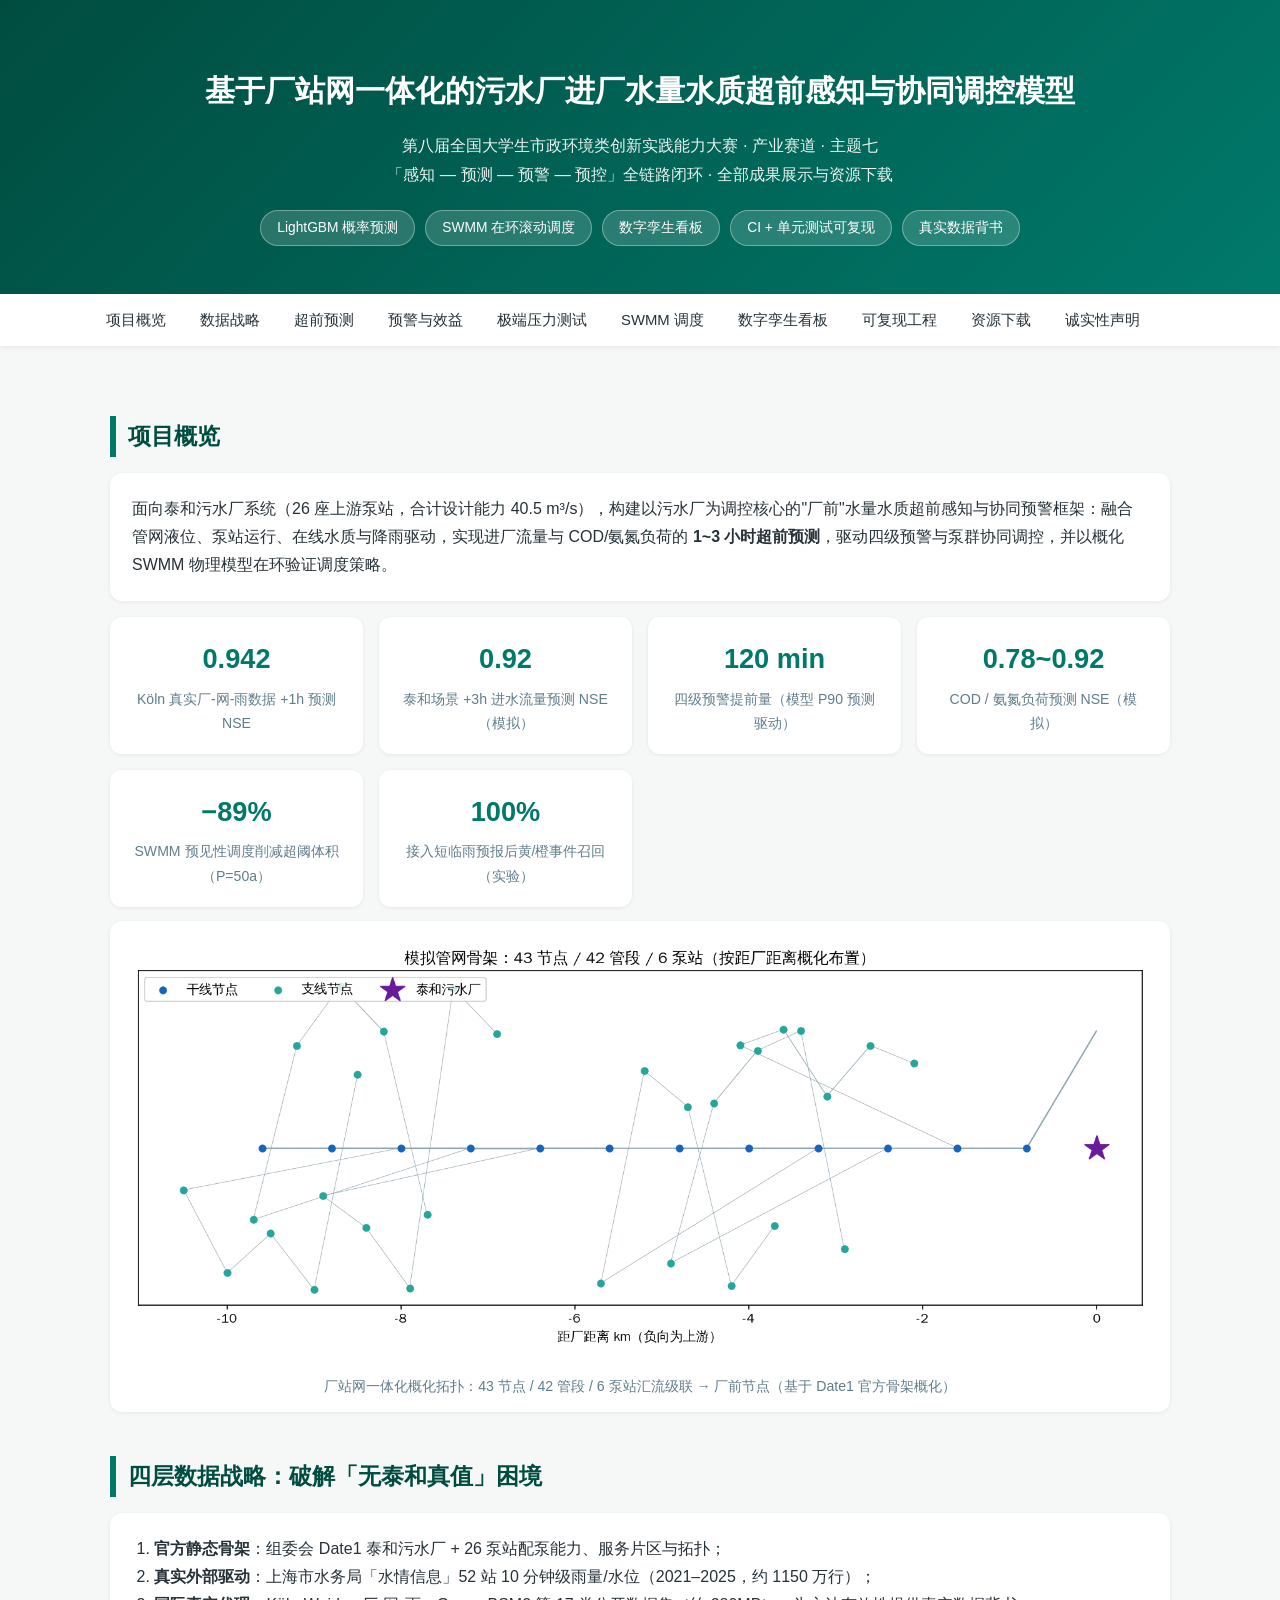
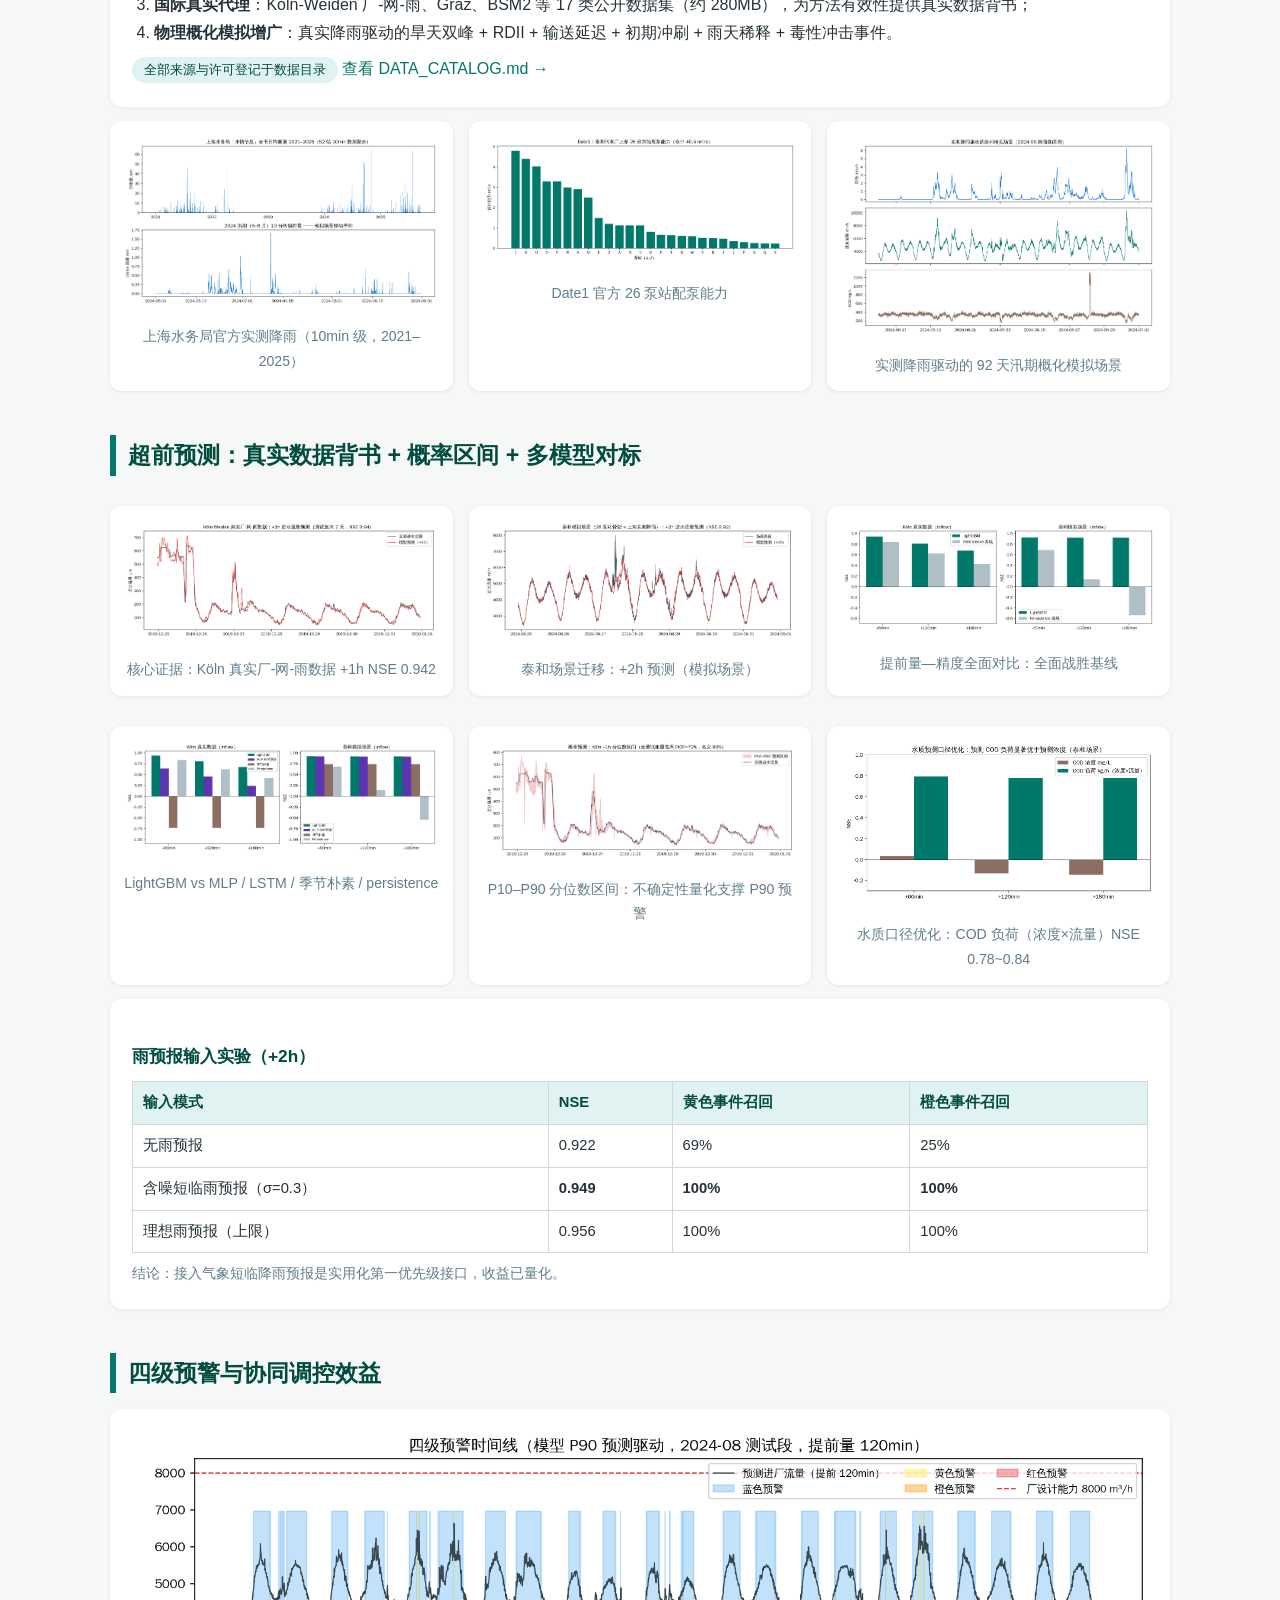
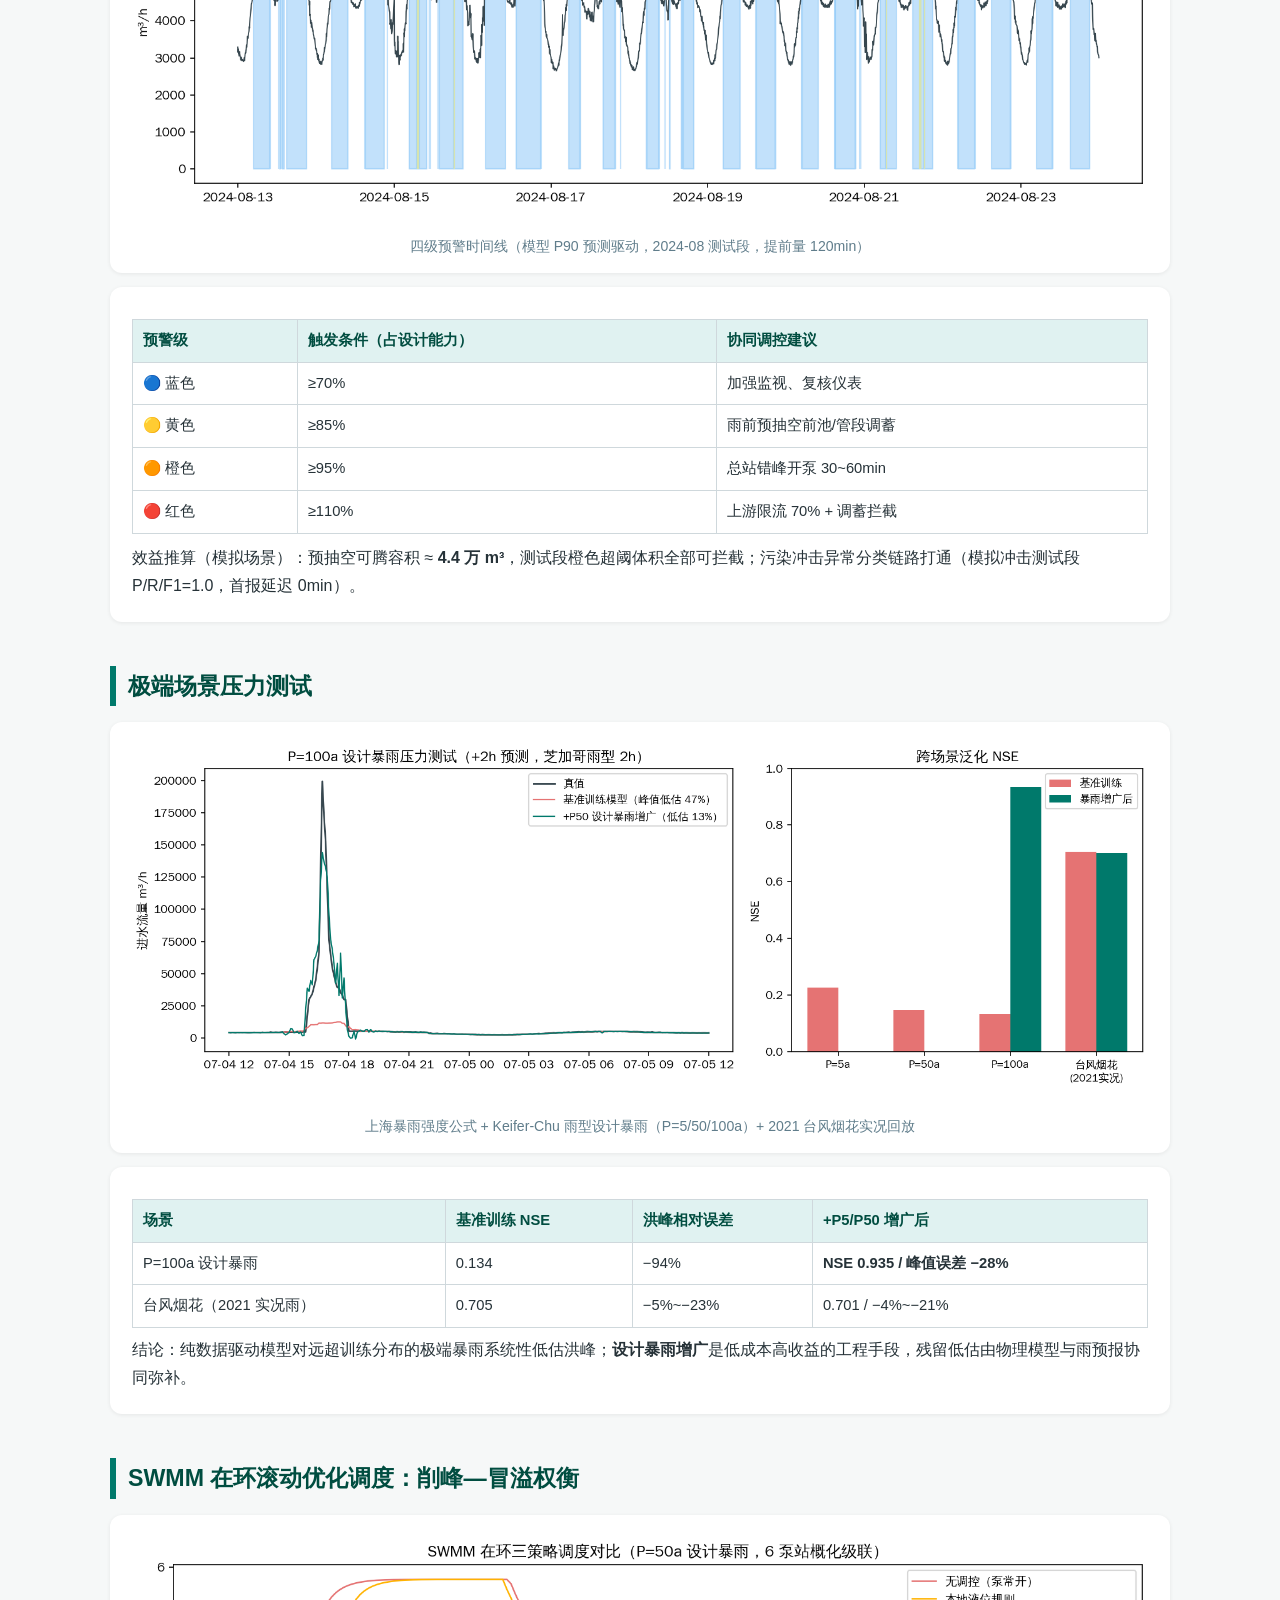
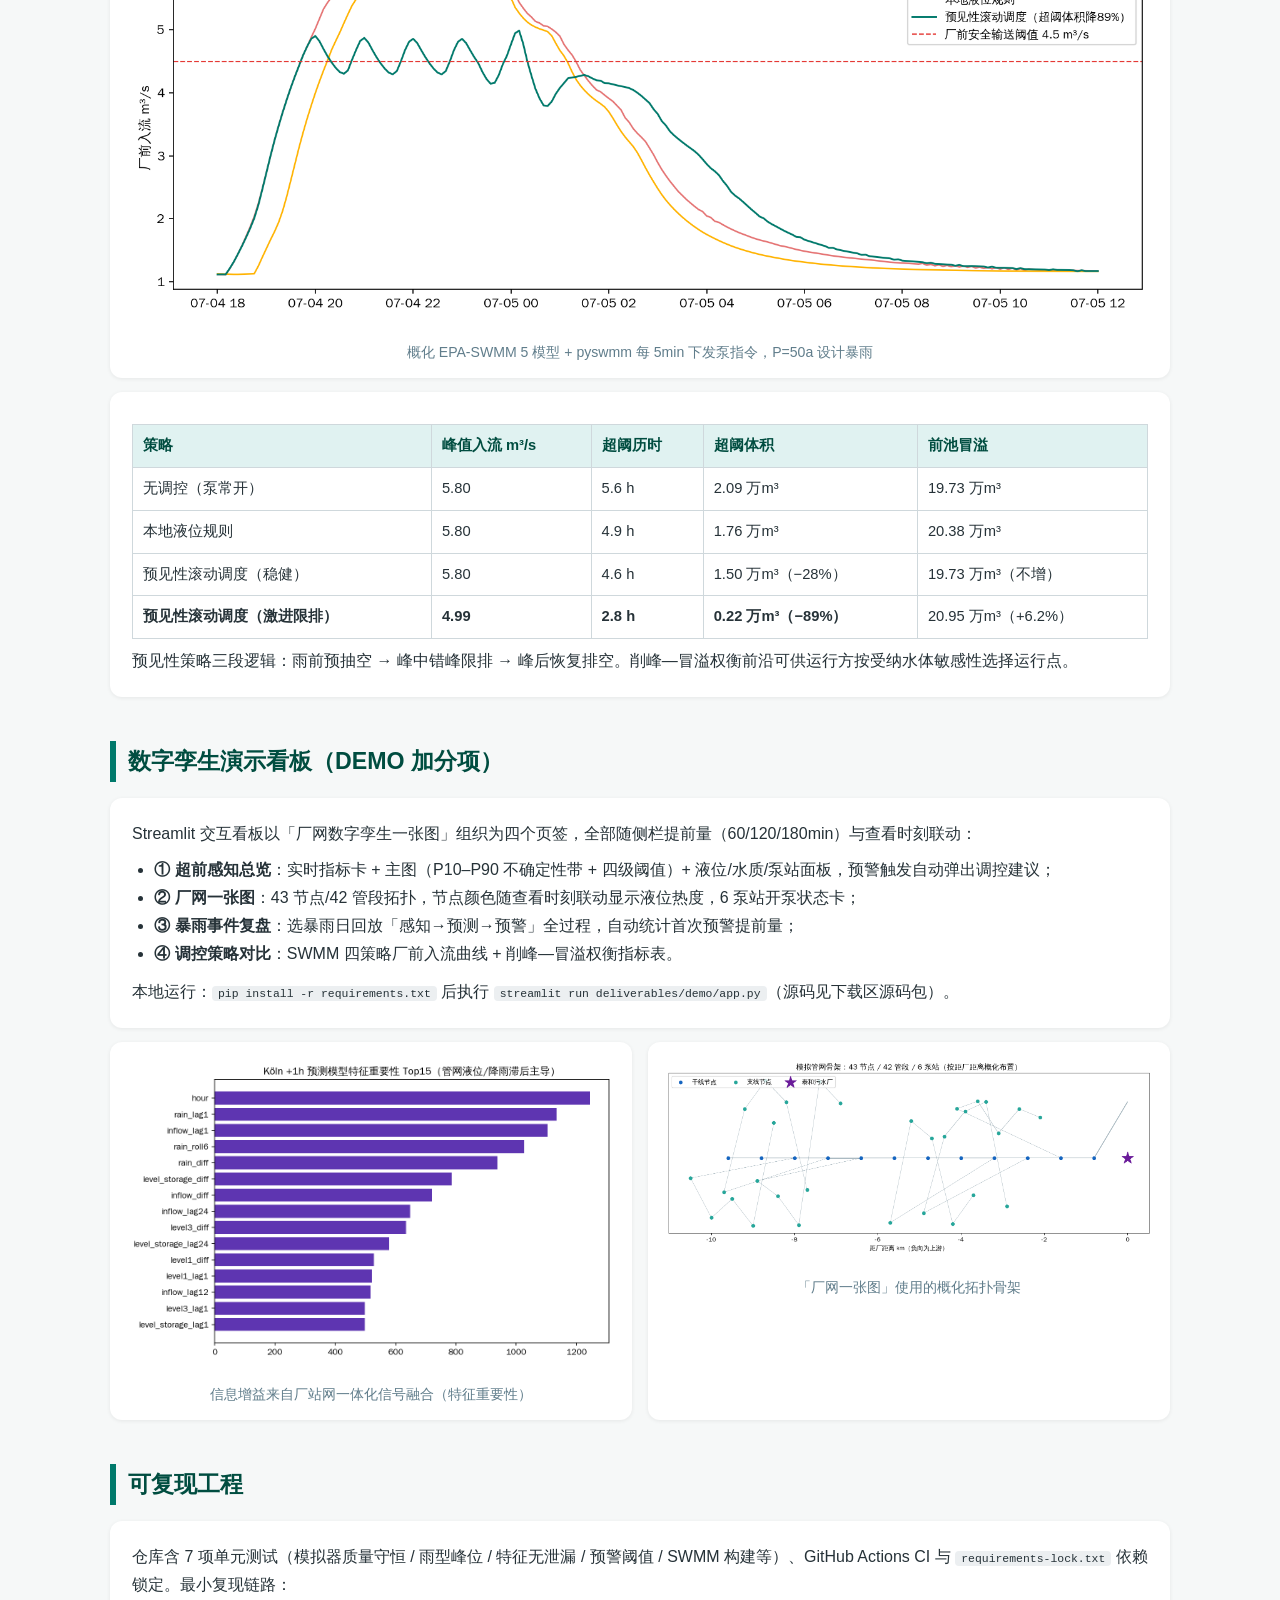
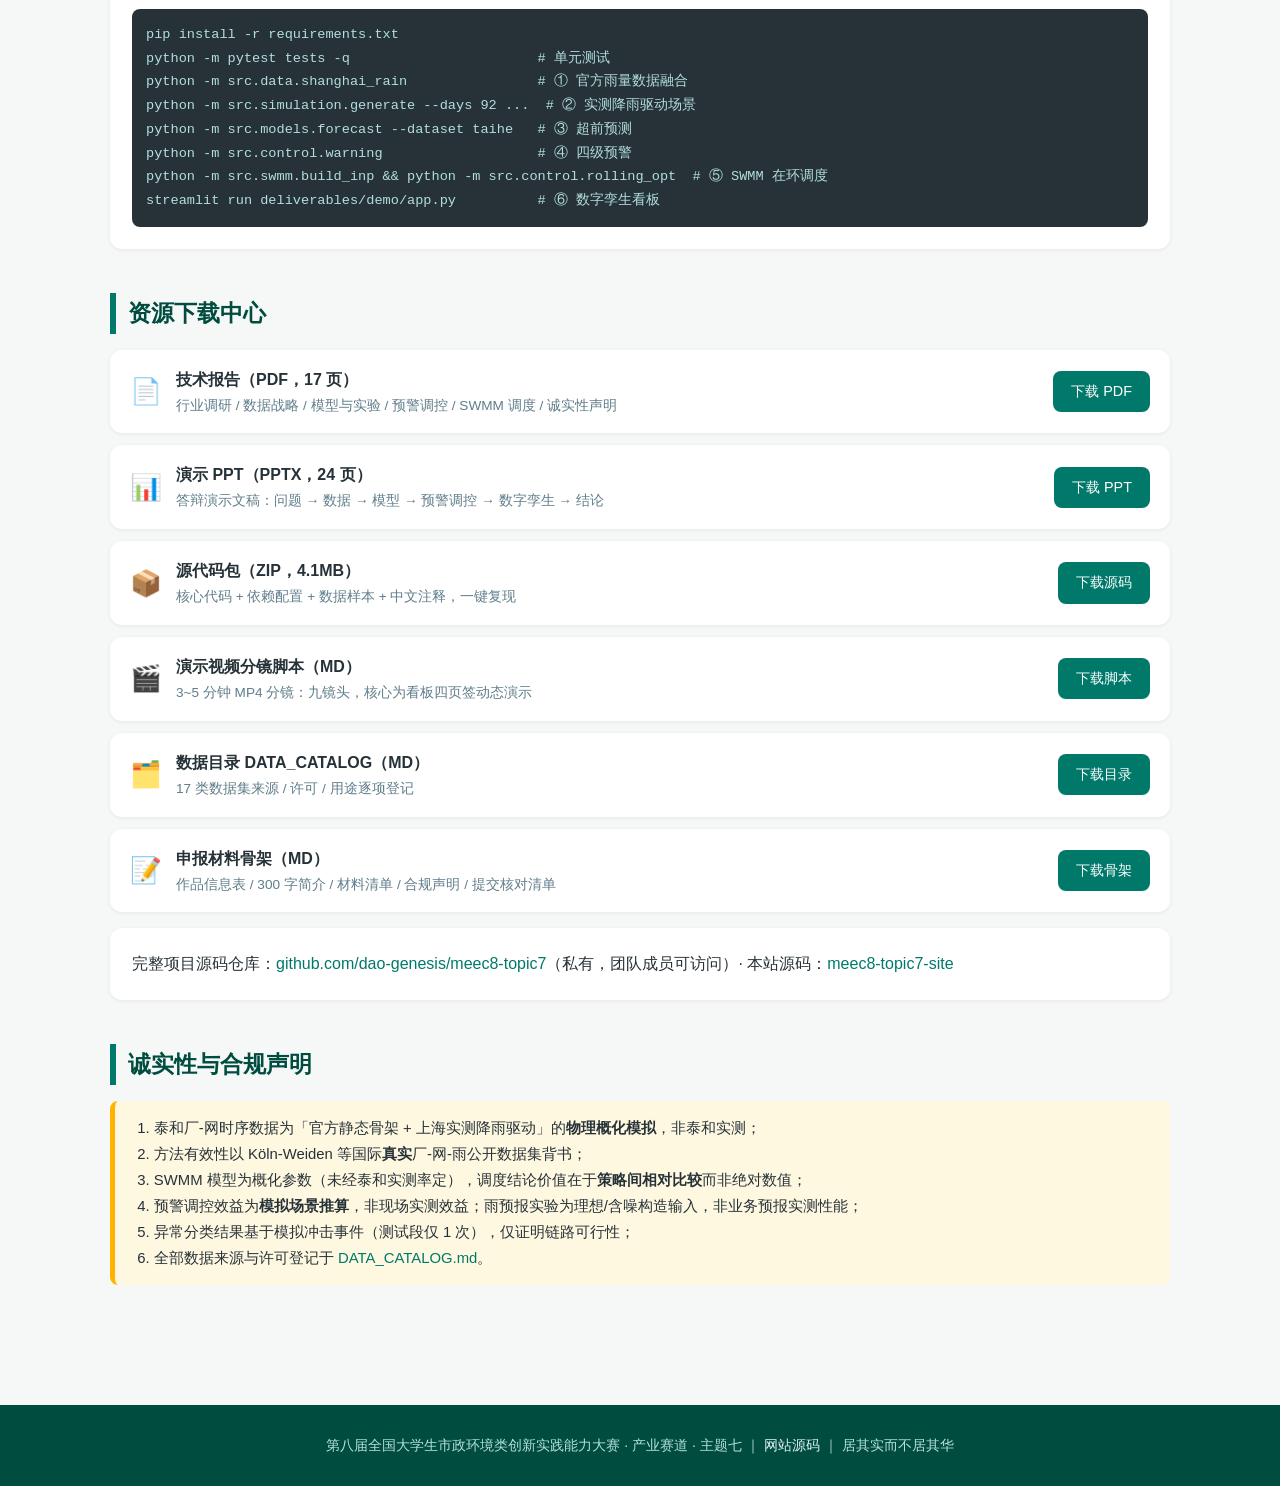
==== index.html @ 37ef2cb6 "成果展示网站：单页站点+14图+资源下载中心+诚实性声明 Co-Authored-By: Devin AI <158243242+devin-ai-integration[bot]@users.nor" ====
<!DOCTYPE html>
<html lang="zh-CN">
<head>
<meta charset="UTF-8">
<meta name="viewport" content="width=device-width, initial-scale=1.0">
<title>厂站网一体化超前感知与协同调控 · 主题七成果展示</title>
<meta name="description" content="第八届全国大学生市政环境类创新实践能力大赛 产业赛道主题七：基于厂站网一体化的污水厂进厂水量水质超前感知与协同调控模型 — 全部成果展示与资源下载">
<style>
:root{--teal:#00796b;--teal-d:#004d40;--amber:#ffb300;--bg:#f6f8f8;--card:#fff;--ink:#263238;--muted:#607d8b;--red:#e53935;}
*{box-sizing:border-box;margin:0;padding:0}
body{font-family:"PingFang SC","Microsoft YaHei","Noto Sans CJK SC",sans-serif;background:var(--bg);color:var(--ink);line-height:1.75}
a{color:var(--teal);text-decoration:none}a:hover{text-decoration:underline}
header{background:linear-gradient(135deg,var(--teal-d),var(--teal));color:#fff;padding:64px 24px 48px;text-align:center}
header h1{font-size:1.9rem;max-width:900px;margin:0 auto 14px;font-weight:700}
header p.sub{opacity:.92;max-width:760px;margin:0 auto;font-size:1.02rem}
.badges{margin-top:22px;display:flex;gap:10px;justify-content:center;flex-wrap:wrap}
.badge{background:rgba(255,255,255,.16);border:1px solid rgba(255,255,255,.35);border-radius:999px;padding:5px 16px;font-size:.86rem}
nav{position:sticky;top:0;z-index:10;background:#fff;box-shadow:0 1px 6px rgba(0,0,0,.08)}
nav .wrap{max-width:1100px;margin:auto;display:flex;flex-wrap:wrap;gap:2px;overflow-x:auto}
nav a{padding:13px 16px;font-size:.93rem;color:var(--ink);white-space:nowrap}
nav a:hover{background:#e0f2f1;text-decoration:none;color:var(--teal-d)}
main{max-width:1100px;margin:auto;padding:26px 20px 60px}
section{margin-top:44px}
h2{color:var(--teal-d);font-size:1.45rem;border-left:6px solid var(--teal);padding-left:12px;margin-bottom:16px}
h3{color:var(--teal-d);font-size:1.08rem;margin:20px 0 8px}
.card{background:var(--card);border-radius:12px;box-shadow:0 1px 4px rgba(0,0,0,.07);padding:22px;margin-top:14px}
.grid{display:grid;gap:16px}
.g2{grid-template-columns:repeat(auto-fit,minmax(320px,1fr))}
.g3{grid-template-columns:repeat(auto-fit,minmax(240px,1fr))}
.metric{background:var(--card);border-radius:12px;box-shadow:0 1px 4px rgba(0,0,0,.07);padding:18px 20px;text-align:center}
.metric .v{font-size:1.7rem;font-weight:700;color:var(--teal)}
.metric .k{color:var(--muted);font-size:.88rem;margin-top:4px}
figure{background:var(--card);border-radius:12px;box-shadow:0 1px 4px rgba(0,0,0,.07);padding:14px;margin-top:14px}
figure img{width:100%;border-radius:6px;cursor:zoom-in}
figcaption{color:var(--muted);font-size:.88rem;margin-top:8px;text-align:center}
table{width:100%;border-collapse:collapse;font-size:.92rem;margin-top:10px}
th,td{border:1px solid #cfd8dc;padding:8px 10px;text-align:left}
th{background:#e0f2f1;color:var(--teal-d)}
.note{background:#fff8e1;border-left:5px solid var(--amber);border-radius:8px;padding:14px 18px;margin-top:14px;font-size:.93rem}
.dl{display:flex;align-items:center;gap:14px;background:var(--card);border-radius:12px;box-shadow:0 1px 4px rgba(0,0,0,.07);padding:16px 20px;margin-top:12px}
.dl .icon{font-size:1.6rem}
.dl .meta{flex:1}.dl .meta .t{font-weight:600}.dl .meta .d{color:var(--muted);font-size:.85rem}
.dl a.btn{background:var(--teal);color:#fff;border-radius:8px;padding:8px 18px;font-size:.9rem;white-space:nowrap}
.dl a.btn:hover{background:var(--teal-d);text-decoration:none}
ol,ul{padding-left:1.4em}
footer{background:var(--teal-d);color:#b2dfdb;text-align:center;padding:28px 20px;margin-top:60px;font-size:.88rem}
footer a{color:#e0f2f1}
#lightbox{display:none;position:fixed;inset:0;background:rgba(0,0,0,.85);z-index:99;align-items:center;justify-content:center;cursor:zoom-out}
#lightbox img{max-width:94vw;max-height:92vh;border-radius:6px}
code{background:#eceff1;border-radius:4px;padding:1px 6px;font-size:.88em}
.pill{display:inline-block;background:#e0f2f1;color:var(--teal-d);border-radius:999px;padding:2px 12px;font-size:.8rem;margin:2px 4px 2px 0}
</style>
</head>
<body>
<header>
  <h1>基于厂站网一体化的污水厂进厂水量水质超前感知与协同调控模型</h1>
  <p class="sub">第八届全国大学生市政环境类创新实践能力大赛 · 产业赛道 · 主题七<br>「感知 — 预测 — 预警 — 预控」全链路闭环 · 全部成果展示与资源下载</p>
  <div class="badges">
    <span class="badge">LightGBM 概率预测</span><span class="badge">SWMM 在环滚动调度</span>
    <span class="badge">数字孪生看板</span><span class="badge">CI + 单元测试可复现</span>
    <span class="badge">真实数据背书</span>
  </div>
</header>

<nav><div class="wrap">
  <a href="#overview">项目概览</a><a href="#data">数据战略</a><a href="#forecast">超前预测</a>
  <a href="#warning">预警与效益</a><a href="#stress">极端压力测试</a><a href="#swmm">SWMM 调度</a>
  <a href="#twin">数字孪生看板</a><a href="#repro">可复现工程</a><a href="#downloads">资源下载</a><a href="#honesty">诚实性声明</a>
</div></nav>

<main>

<section id="overview">
  <h2>项目概览</h2>
  <div class="card">
    <p>面向泰和污水厂系统（26 座上游泵站，合计设计能力 40.5 m³/s），构建以污水厂为调控核心的"厂前"水量水质超前感知与协同预警框架：融合管网液位、泵站运行、在线水质与降雨驱动，实现进厂流量与 COD/氨氮负荷的 <b>1~3 小时超前预测</b>，驱动四级预警与泵群协同调控，并以概化 SWMM 物理模型在环验证调度策略。</p>
  </div>
  <div class="grid g3" style="margin-top:16px">
    <div class="metric"><div class="v">0.942</div><div class="k">Köln 真实厂-网-雨数据 +1h 预测 NSE</div></div>
    <div class="metric"><div class="v">0.92</div><div class="k">泰和场景 +3h 进水流量预测 NSE（模拟）</div></div>
    <div class="metric"><div class="v">120 min</div><div class="k">四级预警提前量（模型 P90 预测驱动）</div></div>
    <div class="metric"><div class="v">0.78~0.92</div><div class="k">COD / 氨氮负荷预测 NSE（模拟）</div></div>
    <div class="metric"><div class="v">−89%</div><div class="k">SWMM 预见性调度削减超阈体积（P=50a）</div></div>
    <div class="metric"><div class="v">100%</div><div class="k">接入短临雨预报后黄/橙事件召回（实验）</div></div>
  </div>
  <figure><img src="assets/figures/fig03_管网拓扑骨架.png" alt="管网拓扑骨架" loading="lazy">
  <figcaption>厂站网一体化概化拓扑：43 节点 / 42 管段 / 6 泵站汇流级联 → 厂前节点（基于 Date1 官方骨架概化）</figcaption></figure>
</section>

<section id="data">
  <h2>四层数据战略：破解「无泰和真值」困境</h2>
  <div class="card">
    <ol>
      <li><b>官方静态骨架</b>：组委会 Date1 泰和污水厂 + 26 泵站配泵能力、服务片区与拓扑；</li>
      <li><b>真实外部驱动</b>：上海市水务局「水情信息」52 站 10 分钟级雨量/水位（2021–2025，约 1150 万行）；</li>
      <li><b>国际真实代理</b>：Köln-Weiden 厂-网-雨、Graz、BSM2 等 17 类公开数据集（约 280MB），为方法有效性提供真实数据背书；</li>
      <li><b>物理概化模拟增广</b>：真实降雨驱动的旱天双峰 + RDII + 输送延迟 + 初期冲刷 + 雨天稀释 + 毒性冲击事件。</li>
    </ol>
    <p style="margin-top:8px"><span class="pill">全部来源与许可登记于数据目录</span><a href="downloads/数据目录_DATA_CATALOG.md">查看 DATA_CATALOG.md →</a></p>
  </div>
  <div class="grid g2">
    <figure><img src="assets/figures/fig01_上海降雨概览.png" alt="上海降雨概览" loading="lazy"><figcaption>上海水务局官方实测降雨（10min 级，2021–2025）</figcaption></figure>
    <figure><img src="assets/figures/fig02_泵站配泵能力.png" alt="泵站配泵能力" loading="lazy"><figcaption>Date1 官方 26 泵站配泵能力</figcaption></figure>
    <figure><img src="assets/figures/fig04_实测降雨驱动模拟场景.png" alt="实测降雨驱动模拟场景" loading="lazy"><figcaption>实测降雨驱动的 92 天汛期概化模拟场景</figcaption></figure>
  </div>
</section>

<section id="forecast">
  <h2>超前预测：真实数据背书 + 概率区间 + 多模型对标</h2>
  <div class="grid g2">
    <figure><img src="assets/figures/fig05_Koeln超前预测.png" alt="Köln 超前预测" loading="lazy"><figcaption>核心证据：Köln 真实厂-网-雨数据 +1h NSE 0.942</figcaption></figure>
    <figure><img src="assets/figures/fig07_泰和场景预测.png" alt="泰和场景预测" loading="lazy"><figcaption>泰和场景迁移：+2h 预测（模拟场景）</figcaption></figure>
    <figure><img src="assets/figures/fig08_预测指标对比.png" alt="预测指标对比" loading="lazy"><figcaption>提前量—精度全面对比：全面战胜基线</figcaption></figure>
    <figure><img src="assets/figures/fig11_多模型对比.png" alt="多模型对比" loading="lazy"><figcaption>LightGBM vs MLP / LSTM / 季节朴素 / persistence</figcaption></figure>
    <figure><img src="assets/figures/fig10_概率预测区间.png" alt="概率预测区间" loading="lazy"><figcaption>P10–P90 分位数区间：不确定性量化支撑 P90 预警</figcaption></figure>
    <figure><img src="assets/figures/fig12_COD负荷口径.png" alt="COD 负荷口径" loading="lazy"><figcaption>水质口径优化：COD 负荷（浓度×流量）NSE 0.78~0.84</figcaption></figure>
  </div>
  <div class="card">
    <h3>雨预报输入实验（+2h）</h3>
    <table>
      <tr><th>输入模式</th><th>NSE</th><th>黄色事件召回</th><th>橙色事件召回</th></tr>
      <tr><td>无雨预报</td><td>0.922</td><td>69%</td><td>25%</td></tr>
      <tr><td>含噪短临雨预报（σ=0.3）</td><td><b>0.949</b></td><td><b>100%</b></td><td><b>100%</b></td></tr>
      <tr><td>理想雨预报（上限）</td><td>0.956</td><td>100%</td><td>100%</td></tr>
    </table>
    <p style="margin-top:8px;color:var(--muted);font-size:.9rem">结论：接入气象短临降雨预报是实用化第一优先级接口，收益已量化。</p>
  </div>
</section>

<section id="warning">
  <h2>四级预警与协同调控效益</h2>
  <figure><img src="assets/figures/fig09_预警时间线.png" alt="预警时间线" loading="lazy"><figcaption>四级预警时间线（模型 P90 预测驱动，2024-08 测试段，提前量 120min）</figcaption></figure>
  <div class="card">
    <table>
      <tr><th>预警级</th><th>触发条件（占设计能力）</th><th>协同调控建议</th></tr>
      <tr><td>🔵 蓝色</td><td>≥70%</td><td>加强监视、复核仪表</td></tr>
      <tr><td>🟡 黄色</td><td>≥85%</td><td>雨前预抽空前池/管段调蓄</td></tr>
      <tr><td>🟠 橙色</td><td>≥95%</td><td>总站错峰开泵 30~60min</td></tr>
      <tr><td>🔴 红色</td><td>≥110%</td><td>上游限流 70% + 调蓄拦截</td></tr>
    </table>
    <p style="margin-top:10px">效益推算（模拟场景）：预抽空可腾容积 ≈ <b>4.4 万 m³</b>，测试段橙色超阈体积全部可拦截；污染冲击异常分类链路打通（模拟冲击测试段 P/R/F1=1.0，首报延迟 0min）。</p>
  </div>
</section>

<section id="stress">
  <h2>极端场景压力测试</h2>
  <figure><img src="assets/figures/fig13_极端场景压力测试.png" alt="极端场景压力测试" loading="lazy"><figcaption>上海暴雨强度公式 + Keifer-Chu 雨型设计暴雨（P=5/50/100a）+ 2021 台风烟花实况回放</figcaption></figure>
  <div class="card">
    <table>
      <tr><th>场景</th><th>基准训练 NSE</th><th>洪峰相对误差</th><th>+P5/P50 增广后</th></tr>
      <tr><td>P=100a 设计暴雨</td><td>0.134</td><td>−94%</td><td><b>NSE 0.935 / 峰值误差 −28%</b></td></tr>
      <tr><td>台风烟花（2021 实况雨）</td><td>0.705</td><td>−5%~−23%</td><td>0.701 / −4%~−21%</td></tr>
    </table>
    <p style="margin-top:8px">结论：纯数据驱动模型对远超训练分布的极端暴雨系统性低估洪峰；<b>设计暴雨增广</b>是低成本高收益的工程手段，残留低估由物理模型与雨预报协同弥补。</p>
  </div>
</section>

<section id="swmm">
  <h2>SWMM 在环滚动优化调度：削峰—冒溢权衡</h2>
  <figure><img src="assets/figures/fig14_SWMM调度对比.png" alt="SWMM 调度对比" loading="lazy"><figcaption>概化 EPA-SWMM 5 模型 + pyswmm 每 5min 下发泵指令，P=50a 设计暴雨</figcaption></figure>
  <div class="card">
    <table>
      <tr><th>策略</th><th>峰值入流 m³/s</th><th>超阈历时</th><th>超阈体积</th><th>前池冒溢</th></tr>
      <tr><td>无调控（泵常开）</td><td>5.80</td><td>5.6 h</td><td>2.09 万m³</td><td>19.73 万m³</td></tr>
      <tr><td>本地液位规则</td><td>5.80</td><td>4.9 h</td><td>1.76 万m³</td><td>20.38 万m³</td></tr>
      <tr><td>预见性滚动调度（稳健）</td><td>5.80</td><td>4.6 h</td><td>1.50 万m³（−28%）</td><td>19.73 万m³（不增）</td></tr>
      <tr><td><b>预见性滚动调度（激进限排）</b></td><td><b>4.99</b></td><td><b>2.8 h</b></td><td><b>0.22 万m³（−89%）</b></td><td>20.95 万m³（+6.2%）</td></tr>
    </table>
    <p style="margin-top:8px">预见性策略三段逻辑：雨前预抽空 → 峰中错峰限排 → 峰后恢复排空。削峰—冒溢权衡前沿可供运行方按受纳水体敏感性选择运行点。</p>
  </div>
</section>

<section id="twin">
  <h2>数字孪生演示看板（DEMO 加分项）</h2>
  <div class="card">
    <p>Streamlit 交互看板以「厂网数字孪生一张图」组织为四个页签，全部随侧栏提前量（60/120/180min）与查看时刻联动：</p>
    <ul style="margin-top:8px">
      <li><b>① 超前感知总览</b>：实时指标卡 + 主图（P10–P90 不确定性带 + 四级阈值）+ 液位/水质/泵站面板，预警触发自动弹出调控建议；</li>
      <li><b>② 厂网一张图</b>：43 节点/42 管段拓扑，节点颜色随查看时刻联动显示液位热度，6 泵站开泵状态卡；</li>
      <li><b>③ 暴雨事件复盘</b>：选暴雨日回放「感知→预测→预警」全过程，自动统计首次预警提前量；</li>
      <li><b>④ 调控策略对比</b>：SWMM 四策略厂前入流曲线 + 削峰—冒溢权衡指标表。</li>
    </ul>
    <p style="margin-top:10px">本地运行：<code>pip install -r requirements.txt</code> 后执行 <code>streamlit run deliverables/demo/app.py</code>（源码见下载区源码包）。</p>
  </div>
  <div class="grid g2">
    <figure><img src="assets/figures/fig06_特征重要性.png" alt="特征重要性" loading="lazy"><figcaption>信息增益来自厂站网一体化信号融合（特征重要性）</figcaption></figure>
    <figure><img src="assets/figures/fig03_管网拓扑骨架.png" alt="一张图拓扑" loading="lazy"><figcaption>「厂网一张图」使用的概化拓扑骨架</figcaption></figure>
  </div>
</section>

<section id="repro">
  <h2>可复现工程</h2>
  <div class="card">
    <p>仓库含 7 项单元测试（模拟器质量守恒 / 雨型峰位 / 特征无泄漏 / 预警阈值 / SWMM 构建等）、GitHub Actions CI 与 <code>requirements-lock.txt</code> 依赖锁定。最小复现链路：</p>
    <pre style="background:#263238;color:#b2dfdb;border-radius:8px;padding:14px;overflow-x:auto;font-size:.85rem;margin-top:10px">pip install -r requirements.txt
python -m pytest tests -q                       # 单元测试
python -m src.data.shanghai_rain                # ① 官方雨量数据融合
python -m src.simulation.generate --days 92 ...  # ② 实测降雨驱动场景
python -m src.models.forecast --dataset taihe   # ③ 超前预测
python -m src.control.warning                   # ④ 四级预警
python -m src.swmm.build_inp && python -m src.control.rolling_opt  # ⑤ SWMM 在环调度
streamlit run deliverables/demo/app.py          # ⑥ 数字孪生看板</pre>
  </div>
</section>

<section id="downloads">
  <h2>资源下载中心</h2>
  <div class="dl"><div class="icon">📄</div><div class="meta"><div class="t">技术报告（PDF，17 页）</div><div class="d">行业调研 / 数据战略 / 模型与实验 / 预警调控 / SWMM 调度 / 诚实性声明</div></div><a class="btn" href="downloads/技术报告_主题七.pdf" download>下载 PDF</a></div>
  <div class="dl"><div class="icon">📊</div><div class="meta"><div class="t">演示 PPT（PPTX，24 页）</div><div class="d">答辩演示文稿：问题 → 数据 → 模型 → 预警调控 → 数字孪生 → 结论</div></div><a class="btn" href="downloads/演示PPT_主题七.pptx" download>下载 PPT</a></div>
  <div class="dl"><div class="icon">📦</div><div class="meta"><div class="t">源代码包（ZIP，4.1MB）</div><div class="d">核心代码 + 依赖配置 + 数据样本 + 中文注释，一键复现</div></div><a class="btn" href="downloads/源码包_主题七_20260723.zip" download>下载源码</a></div>
  <div class="dl"><div class="icon">🎬</div><div class="meta"><div class="t">演示视频分镜脚本（MD）</div><div class="d">3~5 分钟 MP4 分镜：九镜头，核心为看板四页签动态演示</div></div><a class="btn" href="downloads/视频脚本_分镜.md" download>下载脚本</a></div>
  <div class="dl"><div class="icon">🗂️</div><div class="meta"><div class="t">数据目录 DATA_CATALOG（MD）</div><div class="d">17 类数据集来源 / 许可 / 用途逐项登记</div></div><a class="btn" href="downloads/数据目录_DATA_CATALOG.md" download>下载目录</a></div>
  <div class="dl"><div class="icon">📝</div><div class="meta"><div class="t">申报材料骨架（MD）</div><div class="d">作品信息表 / 300 字简介 / 材料清单 / 合规声明 / 提交核对清单</div></div><a class="btn" href="downloads/申报材料骨架.md" download>下载骨架</a></div>
  <div class="card" style="margin-top:16px">
    <p>完整项目源码仓库：<a href="https://github.com/dao-genesis/meec8-topic7" target="_blank" rel="noopener">github.com/dao-genesis/meec8-topic7</a>（私有，团队成员可访问）· 本站源码：<a href="https://github.com/dao-genesis/meec8-topic7-site" target="_blank" rel="noopener">meec8-topic7-site</a></p>
  </div>
</section>

<section id="honesty">
  <h2>诚实性与合规声明</h2>
  <div class="note">
    <ol>
      <li>泰和厂-网时序数据为「官方静态骨架 + 上海实测降雨驱动」的<b>物理概化模拟</b>，非泰和实测；</li>
      <li>方法有效性以 Köln-Weiden 等国际<b>真实</b>厂-网-雨公开数据集背书；</li>
      <li>SWMM 模型为概化参数（未经泰和实测率定），调度结论价值在于<b>策略间相对比较</b>而非绝对数值；</li>
      <li>预警调控效益为<b>模拟场景推算</b>，非现场实测效益；雨预报实验为理想/含噪构造输入，非业务预报实测性能；</li>
      <li>异常分类结果基于模拟冲击事件（测试段仅 1 次），仅证明链路可行性；</li>
      <li>全部数据来源与许可登记于 <a href="downloads/数据目录_DATA_CATALOG.md">DATA_CATALOG.md</a>。</li>
    </ol>
  </div>
</section>

</main>

<div id="lightbox" onclick="this.style.display='none'"><img id="lightbox-img" src="" alt=""></div>

<footer>
  第八届全国大学生市政环境类创新实践能力大赛 · 产业赛道 · 主题七 ｜
  <a href="https://github.com/dao-genesis/meec8-topic7-site" target="_blank" rel="noopener">网站源码</a> ｜ 居其实而不居其华
</footer>

<script>
document.querySelectorAll('figure img').forEach(img=>{
  img.addEventListener('click',()=>{
    document.getElementById('lightbox-img').src=img.src;
    document.getElementById('lightbox').style.display='flex';
  });
});
</script>
</body>
</html>
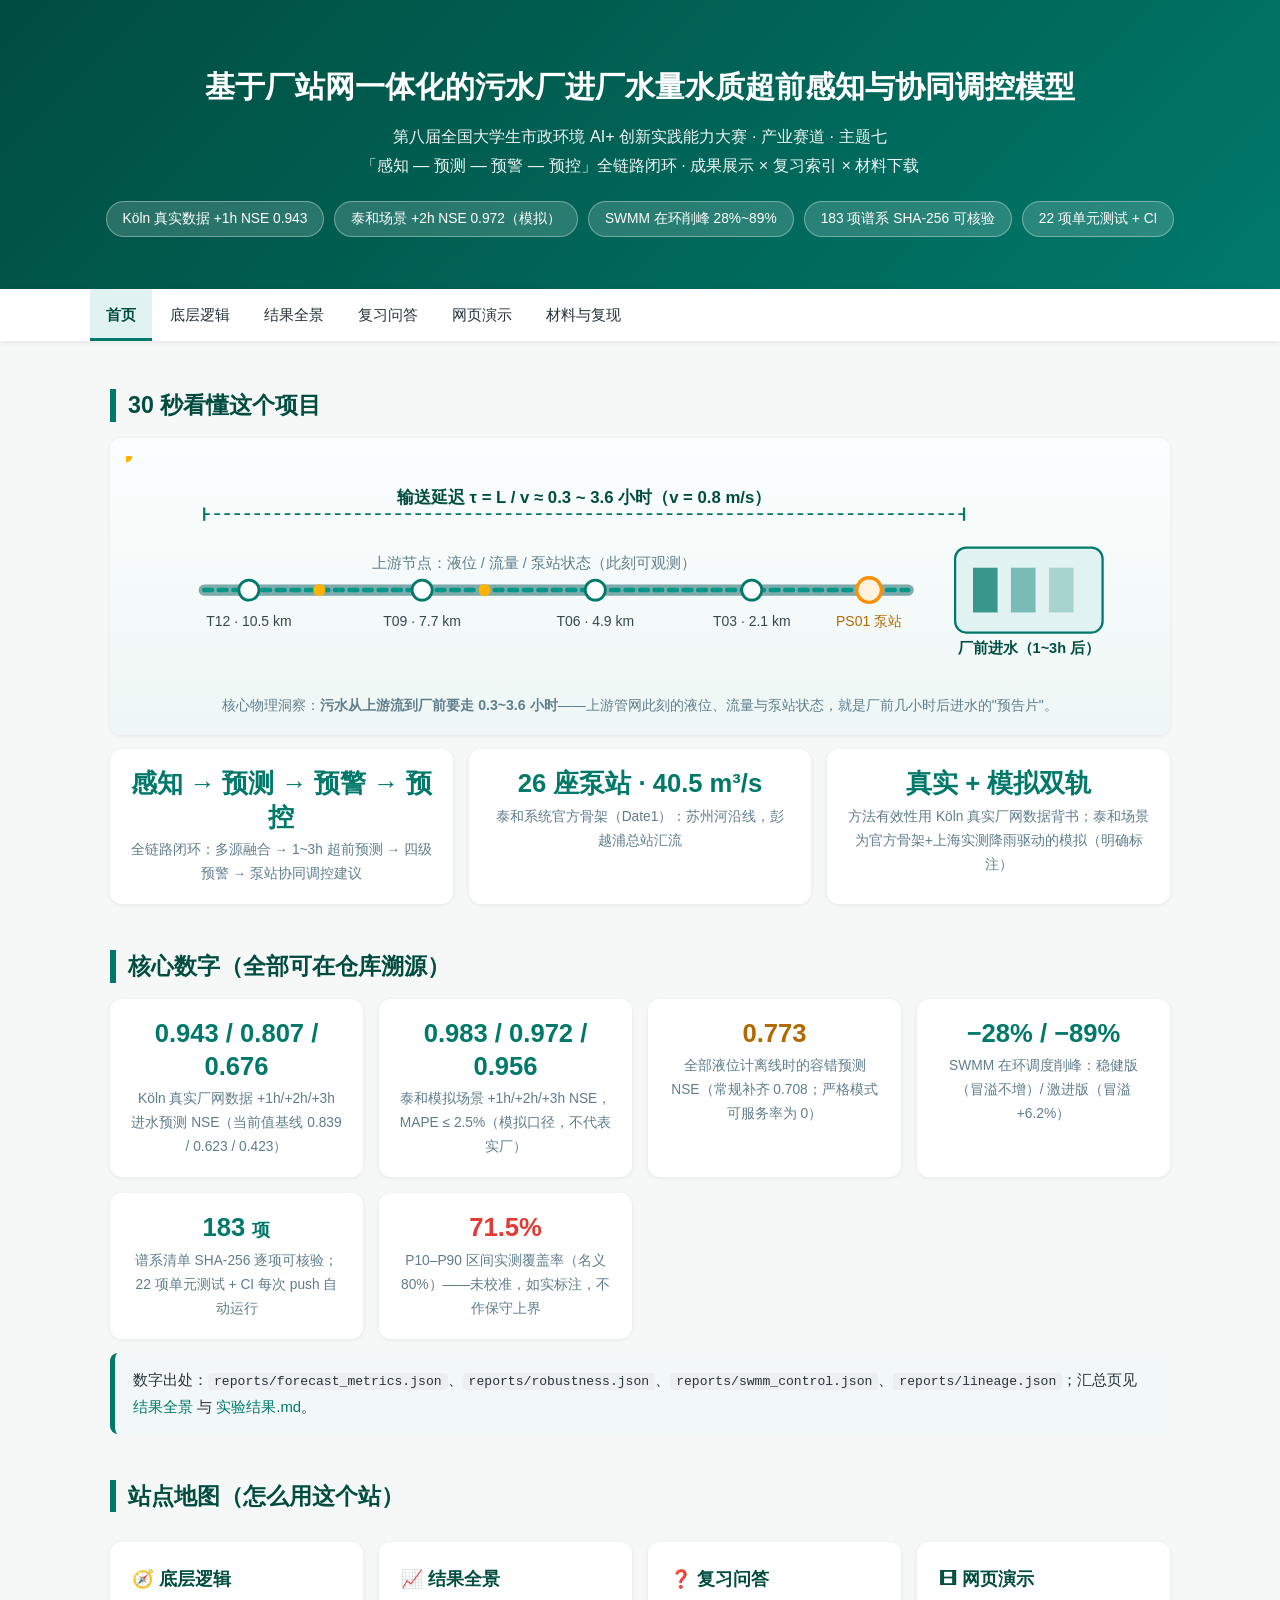
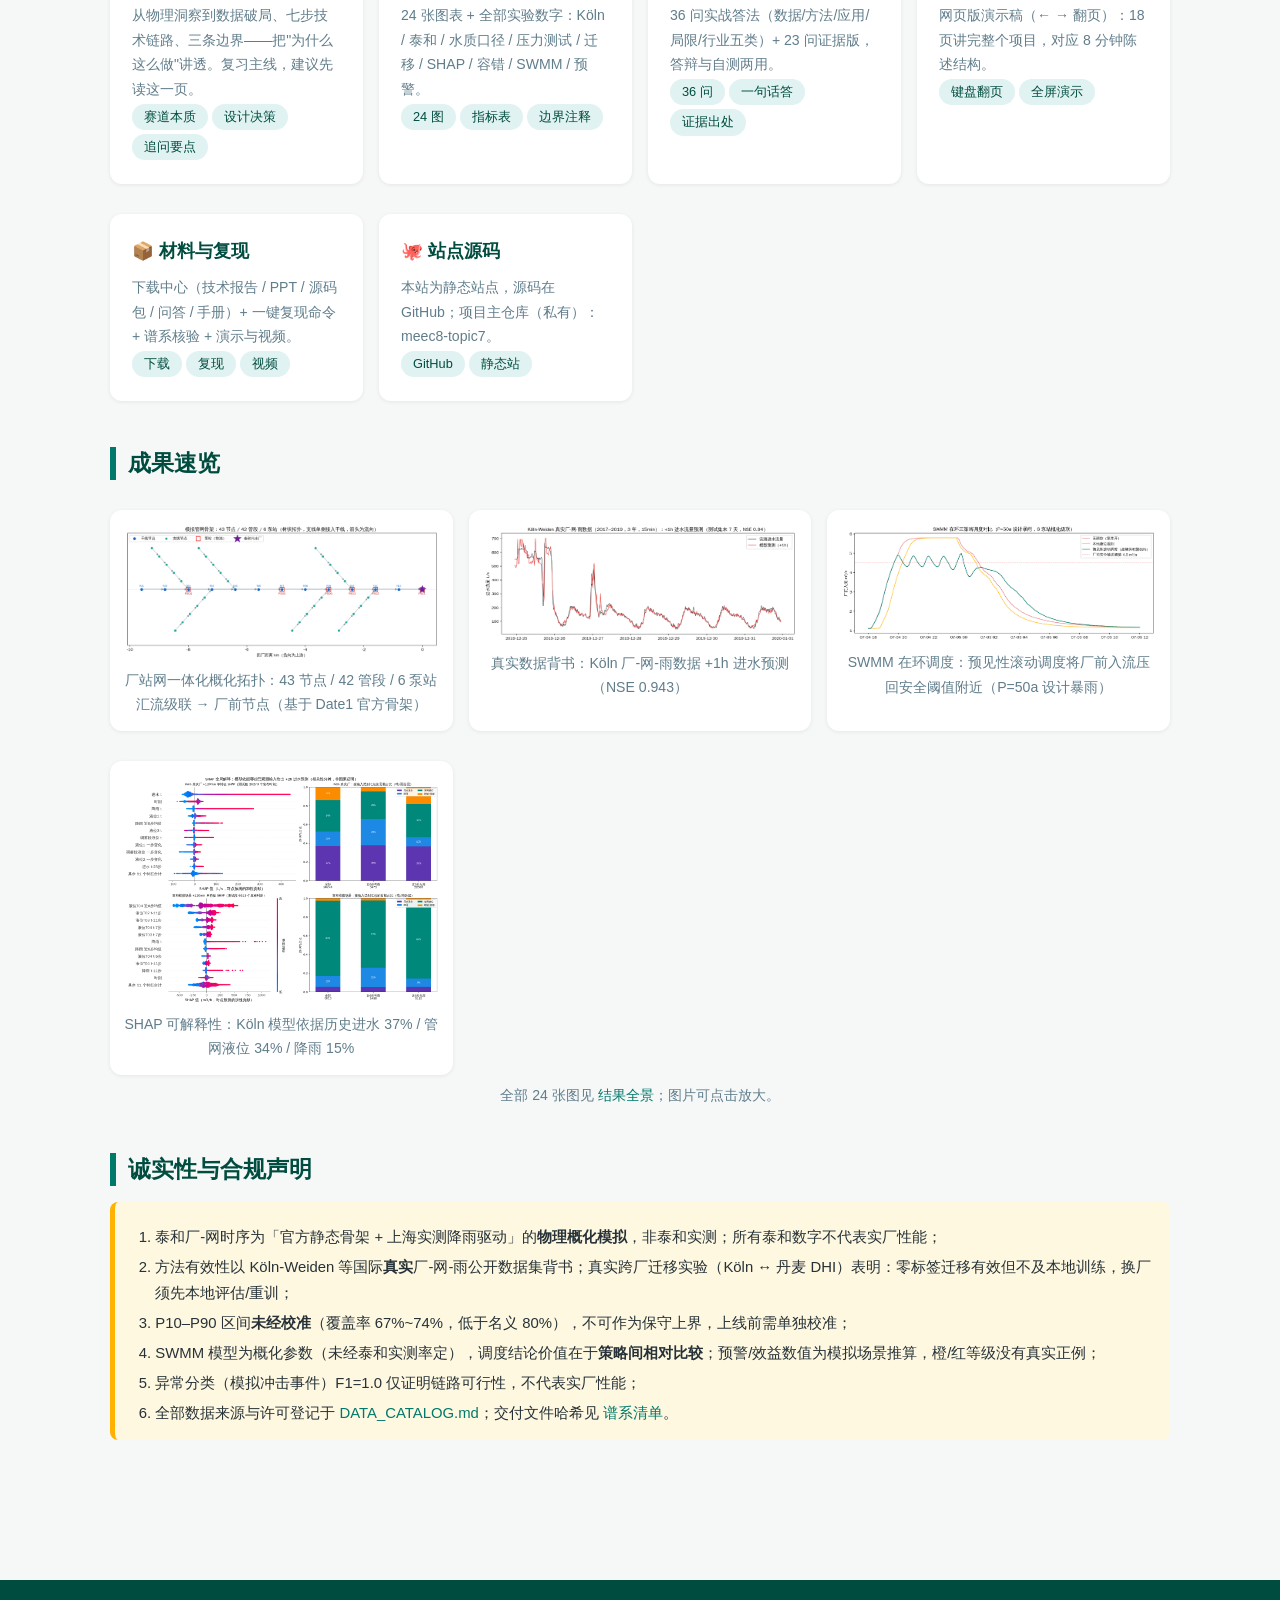
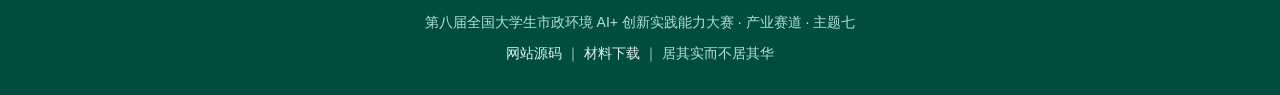
==== commit 4b2c4d33: "site: 全面升级为多页成果展示站（底层逻辑/结果全景/复习问答/网页演示/材料复现） - 首页重做：输送延迟动画 + 最新核心数字 + 站点地图 + 诚实性声明（同步 2026-10 口径） - " ====
--- a/index.html
+++ b/index.html
@@ -3,249 +3,186 @@
 <head>
 <meta charset="UTF-8">
 <meta name="viewport" content="width=device-width, initial-scale=1.0">
-<title>厂站网一体化超前感知与协同调控 · 主题七成果展示</title>
-<meta name="description" content="第八届全国大学生市政环境类创新实践能力大赛 产业赛道主题七：基于厂站网一体化的污水厂进厂水量水质超前感知与协同调控模型 — 全部成果展示与资源下载">
-<style>
-:root{--teal:#00796b;--teal-d:#004d40;--amber:#ffb300;--bg:#f6f8f8;--card:#fff;--ink:#263238;--muted:#607d8b;--red:#e53935;}
-*{box-sizing:border-box;margin:0;padding:0}
-body{font-family:"PingFang SC","Microsoft YaHei","Noto Sans CJK SC",sans-serif;background:var(--bg);color:var(--ink);line-height:1.75}
-a{color:var(--teal);text-decoration:none}a:hover{text-decoration:underline}
-header{background:linear-gradient(135deg,var(--teal-d),var(--teal));color:#fff;padding:64px 24px 48px;text-align:center}
-header h1{font-size:1.9rem;max-width:900px;margin:0 auto 14px;font-weight:700}
-header p.sub{opacity:.92;max-width:760px;margin:0 auto;font-size:1.02rem}
-.badges{margin-top:22px;display:flex;gap:10px;justify-content:center;flex-wrap:wrap}
-.badge{background:rgba(255,255,255,.16);border:1px solid rgba(255,255,255,.35);border-radius:999px;padding:5px 16px;font-size:.86rem}
-nav{position:sticky;top:0;z-index:10;background:#fff;box-shadow:0 1px 6px rgba(0,0,0,.08)}
-nav .wrap{max-width:1100px;margin:auto;display:flex;flex-wrap:wrap;gap:2px;overflow-x:auto}
-nav a{padding:13px 16px;font-size:.93rem;color:var(--ink);white-space:nowrap}
-nav a:hover{background:#e0f2f1;text-decoration:none;color:var(--teal-d)}
-main{max-width:1100px;margin:auto;padding:26px 20px 60px}
-section{margin-top:44px}
-h2{color:var(--teal-d);font-size:1.45rem;border-left:6px solid var(--teal);padding-left:12px;margin-bottom:16px}
-h3{color:var(--teal-d);font-size:1.08rem;margin:20px 0 8px}
-.card{background:var(--card);border-radius:12px;box-shadow:0 1px 4px rgba(0,0,0,.07);padding:22px;margin-top:14px}
-.grid{display:grid;gap:16px}
-.g2{grid-template-columns:repeat(auto-fit,minmax(320px,1fr))}
-.g3{grid-template-columns:repeat(auto-fit,minmax(240px,1fr))}
-.metric{background:var(--card);border-radius:12px;box-shadow:0 1px 4px rgba(0,0,0,.07);padding:18px 20px;text-align:center}
-.metric .v{font-size:1.7rem;font-weight:700;color:var(--teal)}
-.metric .k{color:var(--muted);font-size:.88rem;margin-top:4px}
-figure{background:var(--card);border-radius:12px;box-shadow:0 1px 4px rgba(0,0,0,.07);padding:14px;margin-top:14px}
-figure img{width:100%;border-radius:6px;cursor:zoom-in}
-figcaption{color:var(--muted);font-size:.88rem;margin-top:8px;text-align:center}
-table{width:100%;border-collapse:collapse;font-size:.92rem;margin-top:10px}
-th,td{border:1px solid #cfd8dc;padding:8px 10px;text-align:left}
-th{background:#e0f2f1;color:var(--teal-d)}
-.note{background:#fff8e1;border-left:5px solid var(--amber);border-radius:8px;padding:14px 18px;margin-top:14px;font-size:.93rem}
-.dl{display:flex;align-items:center;gap:14px;background:var(--card);border-radius:12px;box-shadow:0 1px 4px rgba(0,0,0,.07);padding:16px 20px;margin-top:12px}
-.dl .icon{font-size:1.6rem}
-.dl .meta{flex:1}.dl .meta .t{font-weight:600}.dl .meta .d{color:var(--muted);font-size:.85rem}
-.dl a.btn{background:var(--teal);color:#fff;border-radius:8px;padding:8px 18px;font-size:.9rem;white-space:nowrap}
-.dl a.btn:hover{background:var(--teal-d);text-decoration:none}
-ol,ul{padding-left:1.4em}
-footer{background:var(--teal-d);color:#b2dfdb;text-align:center;padding:28px 20px;margin-top:60px;font-size:.88rem}
-footer a{color:#e0f2f1}
-#lightbox{display:none;position:fixed;inset:0;background:rgba(0,0,0,.85);z-index:99;align-items:center;justify-content:center;cursor:zoom-out}
-#lightbox img{max-width:94vw;max-height:92vh;border-radius:6px}
-code{background:#eceff1;border-radius:4px;padding:1px 6px;font-size:.88em}
-.pill{display:inline-block;background:#e0f2f1;color:var(--teal-d);border-radius:999px;padding:2px 12px;font-size:.8rem;margin:2px 4px 2px 0}
-</style>
+<title>厂站网一体化超前感知与协同调控 · 主题七成果展示站</title>
+<meta name="description" content="第八届全国大学生市政环境 AI+ 创新实践能力大赛 · 产业赛道 · 主题七：基于厂站网一体化的污水厂进厂水量水质超前感知与协同调控模型 — 底层逻辑 / 结果全景 / 复习问答 / 网页演示 / 材料复现">
+<link rel="icon" href="assets/favicon.svg" type="image/svg+xml">
+<link rel="icon" href="assets/favicon.svg">
+<link rel="stylesheet" href="assets/site.css">
 </head>
 <body>
-<header>
+
+<header class="hero">
   <h1>基于厂站网一体化的污水厂进厂水量水质超前感知与协同调控模型</h1>
-  <p class="sub">第八届全国大学生市政环境类创新实践能力大赛 · 产业赛道 · 主题七<br>「感知 — 预测 — 预警 — 预控」全链路闭环 · 全部成果展示与资源下载</p>
+  <p class="sub">第八届全国大学生市政环境 AI+ 创新实践能力大赛 · 产业赛道 · 主题七<br>
+  「感知 — 预测 — 预警 — 预控」全链路闭环 · 成果展示 × 复习索引 × 材料下载</p>
   <div class="badges">
-    <span class="badge">LightGBM 概率预测</span><span class="badge">SWMM 在环滚动调度</span>
-    <span class="badge">数字孪生看板</span><span class="badge">CI + 单元测试可复现</span>
-    <span class="badge">真实数据背书</span>
+    <span class="badge">Köln 真实数据 +1h NSE 0.943</span>
+    <span class="badge">泰和场景 +2h NSE 0.972（模拟）</span>
+    <span class="badge">SWMM 在环削峰 28%~89%</span>
+    <span class="badge">183 项谱系 SHA-256 可核验</span>
+    <span class="badge">22 项单元测试 + CI</span>
   </div>
 </header>
 
-<nav><div class="wrap">
-  <a href="#overview">项目概览</a><a href="#data">数据战略</a><a href="#forecast">超前预测</a>
-  <a href="#warning">预警与效益</a><a href="#stress">极端压力测试</a><a href="#swmm">SWMM 调度</a>
-  <a href="#twin">数字孪生看板</a><a href="#repro">可复现工程</a><a href="#downloads">资源下载</a><a href="#honesty">诚实性声明</a>
+<nav class="site"><div class="wrap">
+  <a class="home" href="index.html">首页</a>
+  <a href="logic.html">底层逻辑</a>
+  <a href="results.html">结果全景</a>
+  <a href="qa.html">复习问答</a>
+  <a href="slides.html">网页演示</a>
+  <a href="materials.html">材料与复现</a>
 </div></nav>
 
 <main>
 
-<section id="overview">
-  <h2>项目概览</h2>
-  <div class="card">
-    <p>面向泰和污水厂系统（26 座上游泵站，合计设计能力 40.5 m³/s），构建以污水厂为调控核心的"厂前"水量水质超前感知与协同预警框架：融合管网液位、泵站运行、在线水质与降雨驱动，实现进厂流量与 COD/氨氮负荷的 <b>1~3 小时超前预测</b>，驱动四级预警与泵群协同调控，并以概化 SWMM 物理模型在环验证调度策略。</p>
+<section id="tldr">
+  <h2>30 秒看懂这个项目</h2>
+
+  <div class="delayviz">
+    <svg viewBox="0 0 920 205" role="img" aria-label="输送延迟示意图">
+      <!-- 延迟标注 -->
+      <line x1="70" y1="52" x2="750" y2="52" stroke="#00796b" stroke-width="1.6" stroke-dasharray="5 4"/>
+      <line x1="70" y1="46" x2="70" y2="58" stroke="#00796b" stroke-width="2"/>
+      <line x1="750" y1="46" x2="750" y2="58" stroke="#00796b" stroke-width="2"/>
+      <text x="410" y="42" text-anchor="middle" font-size="15" fill="#004d40" font-weight="700">输送延迟 τ = L / v ≈ 0.3 ~ 3.6 小时（v = 0.8 m/s）</text>
+
+      <!-- 干线管道 -->
+      <line x1="70" y1="120" x2="700" y2="120" stroke="#b0bec5" stroke-width="10" stroke-linecap="round"/>
+      <line x1="70" y1="120" x2="700" y2="120" stroke="#00796b" stroke-width="10" stroke-linecap="round" opacity=".28"/>
+      <line class="pipeflow" x1="70" y1="120" x2="700" y2="120" stroke="#009688" stroke-width="4" stroke-linecap="round"/>
+
+      <!-- 上游节点 -->
+      <g font-size="12.5" fill="#37474f" text-anchor="middle">
+        <circle cx="110" cy="120" r="9" fill="#fff" stroke="#00796b" stroke-width="2.5"/>
+        <text x="110" y="152">T12 · 10.5 km</text>
+        <circle cx="265" cy="120" r="9" fill="#fff" stroke="#00796b" stroke-width="2.5"/>
+        <text x="265" y="152">T09 · 7.7 km</text>
+        <circle cx="420" cy="120" r="9" fill="#fff" stroke="#00796b" stroke-width="2.5"/>
+        <text x="420" y="152">T06 · 4.9 km</text>
+        <circle cx="560" cy="120" r="9" fill="#fff" stroke="#00796b" stroke-width="2.5"/>
+        <text x="560" y="152">T03 · 2.1 km</text>
+        <circle cx="665" cy="120" r="11" fill="#fff3e0" stroke="#ff8f00" stroke-width="3"/>
+        <text x="665" y="152" fill="#b26a00">PS01 泵站</text>
+      </g>
+      <text x="365" y="100" text-anchor="middle" font-size="13" fill="#607d8b">上游节点：液位 / 流量 / 泵站状态（此刻可观测）</text>
+
+      <!-- 厂前 -->
+      <g>
+        <rect x="742" y="82" width="132" height="76" rx="10" fill="#e0f2f1" stroke="#00796b" stroke-width="2"/>
+        <rect x="758" y="100" width="22" height="40" fill="#00796b" opacity=".75"/>
+        <rect x="792" y="100" width="22" height="40" fill="#00796b" opacity=".45"/>
+        <rect x="826" y="100" width="22" height="40" fill="#00796b" opacity=".25"/>
+        <text x="808" y="176" text-anchor="middle" font-size="13" fill="#004d40" font-weight="700">厂前进水（1~3h 后）</text>
+      </g>
+
+      <!-- 流动的点（示意各汇水区水体先后到达） -->
+      <circle class="dot d1" cx="0" cy="0" r="5.5" fill="#ffb300">
+        <animateMotion dur="5s" repeatCount="indefinite" begin="0s" path="M70,120 L742,120"/></circle>
+      <circle class="dot d2" cx="0" cy="0" r="5.5" fill="#ffb300">
+        <animateMotion dur="5s" repeatCount="indefinite" begin="1.1s" path="M70,120 L742,120"/></circle>
+      <circle class="dot d3" cx="0" cy="0" r="5.5" fill="#ffb300">
+        <animateMotion dur="5s" repeatCount="indefinite" begin="2.2s" path="M70,120 L742,120"/></circle>
+      <circle class="dot d4" cx="0" cy="0" r="5.5" fill="#ffb300">
+        <animateMotion dur="5s" repeatCount="indefinite" begin="3.3s" path="M70,120 L742,120"/></circle>
+      <circle class="dot d5" cx="0" cy="0" r="5.5" fill="#ffb300">
+        <animateMotion dur="5s" repeatCount="indefinite" begin="4.2s" path="M70,120 L742,120"/></circle>
+    </svg>
+    <p class="center small muted" style="padding-bottom:10px">
+      核心物理洞察：<b>污水从上游流到厂前要走 0.3~3.6 小时</b>——上游管网此刻的液位、流量与泵站状态，就是厂前几小时后进水的"预告片"。</p>
   </div>
-  <div class="grid g3" style="margin-top:16px">
-    <div class="metric"><div class="v">0.942</div><div class="k">Köln 真实厂-网-雨数据 +1h 预测 NSE</div></div>
-    <div class="metric"><div class="v">0.92</div><div class="k">泰和场景 +3h 进水流量预测 NSE（模拟）</div></div>
-    <div class="metric"><div class="v">120 min</div><div class="k">四级预警提前量（模型 P90 预测驱动）</div></div>
-    <div class="metric"><div class="v">0.78~0.92</div><div class="k">COD / 氨氮负荷预测 NSE（模拟）</div></div>
-    <div class="metric"><div class="v">−89%</div><div class="k">SWMM 预见性调度削减超阈体积（P=50a）</div></div>
-    <div class="metric"><div class="v">100%</div><div class="k">接入短临雨预报后黄/橙事件召回（实验）</div></div>
-  </div>
-  <figure><img src="assets/figures/fig03_管网拓扑骨架.png" alt="管网拓扑骨架" loading="lazy">
-  <figcaption>厂站网一体化概化拓扑：43 节点 / 42 管段 / 6 泵站汇流级联 → 厂前节点（基于 Date1 官方骨架概化）</figcaption></figure>
-</section>
 
-<section id="data">
-  <h2>四层数据战略：破解「无泰和真值」困境</h2>
-  <div class="card">
-    <ol>
-      <li><b>官方静态骨架</b>：组委会 Date1 泰和污水厂 + 26 泵站配泵能力、服务片区与拓扑；</li>
-      <li><b>真实外部驱动</b>：上海市水务局「水情信息」52 站 10 分钟级雨量/水位（2021–2025，约 1150 万行）；</li>
-      <li><b>国际真实代理</b>：Köln-Weiden 厂-网-雨、Graz、BSM2 等 17 类公开数据集（约 280MB），为方法有效性提供真实数据背书；</li>
-      <li><b>物理概化模拟增广</b>：真实降雨驱动的旱天双峰 + RDII + 输送延迟 + 初期冲刷 + 雨天稀释 + 毒性冲击事件。</li>
-    </ol>
-    <p style="margin-top:8px"><span class="pill">全部来源与许可登记于数据目录</span><a href="downloads/数据目录_DATA_CATALOG.md">查看 DATA_CATALOG.md →</a></p>
-  </div>
-  <div class="grid g2">
-    <figure><img src="assets/figures/fig01_上海降雨概览.png" alt="上海降雨概览" loading="lazy"><figcaption>上海水务局官方实测降雨（10min 级，2021–2025）</figcaption></figure>
-    <figure><img src="assets/figures/fig02_泵站配泵能力.png" alt="泵站配泵能力" loading="lazy"><figcaption>Date1 官方 26 泵站配泵能力</figcaption></figure>
-    <figure><img src="assets/figures/fig04_实测降雨驱动模拟场景.png" alt="实测降雨驱动模拟场景" loading="lazy"><figcaption>实测降雨驱动的 92 天汛期概化模拟场景</figcaption></figure>
+  <div class="grid g3 mt14">
+    <div class="metric"><div class="v">感知 → 预测 → 预警 → 预控</div><div class="k">全链路闭环：多源融合 → 1~3h 超前预测 → 四级预警 → 泵站协同调控建议</div></div>
+    <div class="metric"><div class="v">26 座泵站 · 40.5 m³/s</div><div class="k">泰和系统官方骨架（Date1）：苏州河沿线，彭越浦总站汇流</div></div>
+    <div class="metric"><div class="v">真实 + 模拟双轨</div><div class="k">方法有效性用 Köln 真实厂网数据背书；泰和场景为官方骨架+上海实测降雨驱动的模拟（明确标注）</div></div>
   </div>
 </section>
 
-<section id="forecast">
-  <h2>超前预测：真实数据背书 + 概率区间 + 多模型对标</h2>
-  <div class="grid g2">
-    <figure><img src="assets/figures/fig05_Koeln超前预测.png" alt="Köln 超前预测" loading="lazy"><figcaption>核心证据：Köln 真实厂-网-雨数据 +1h NSE 0.942</figcaption></figure>
-    <figure><img src="assets/figures/fig07_泰和场景预测.png" alt="泰和场景预测" loading="lazy"><figcaption>泰和场景迁移：+2h 预测（模拟场景）</figcaption></figure>
-    <figure><img src="assets/figures/fig08_预测指标对比.png" alt="预测指标对比" loading="lazy"><figcaption>提前量—精度全面对比：全面战胜基线</figcaption></figure>
-    <figure><img src="assets/figures/fig11_多模型对比.png" alt="多模型对比" loading="lazy"><figcaption>LightGBM vs MLP / LSTM / 季节朴素 / persistence</figcaption></figure>
-    <figure><img src="assets/figures/fig10_概率预测区间.png" alt="概率预测区间" loading="lazy"><figcaption>P10–P90 分位数区间：不确定性量化支撑 P90 预警</figcaption></figure>
-    <figure><img src="assets/figures/fig12_COD负荷口径.png" alt="COD 负荷口径" loading="lazy"><figcaption>水质口径优化：COD 负荷（浓度×流量）NSE 0.78~0.84</figcaption></figure>
+<section id="numbers">
+  <h2>核心数字（全部可在仓库溯源）</h2>
+  <div class="grid g3">
+    <div class="metric"><div class="v">0.943 / 0.807 / 0.676</div><div class="k">Köln 真实厂网数据 +1h/+2h/+3h 进水预测 NSE（当前值基线 0.839 / 0.623 / 0.423）</div></div>
+    <div class="metric"><div class="v">0.983 / 0.972 / 0.956</div><div class="k">泰和模拟场景 +1h/+2h/+3h NSE，MAPE ≤ 2.5%（模拟口径，不代表实厂）</div></div>
+    <div class="metric amber"><div class="v">0.773</div><div class="k">全部液位计离线时的容错预测 NSE（常规补齐 0.708；严格模式可服务率为 0）</div></div>
+    <div class="metric"><div class="v">−28% / −89%</div><div class="k">SWMM 在环调度削峰：稳健版（冒溢不增）/ 激进版（冒溢 +6.2%）</div></div>
+    <div class="metric"><div class="v">183 <small>项</small></div><div class="k">谱系清单 SHA-256 逐项可核验；22 项单元测试 + CI 每次 push 自动运行</div></div>
+    <div class="metric warn"><div class="v">71.5%</div><div class="k">P10–P90 区间实测覆盖率（名义 80%）——未校准，如实标注，不作保守上界</div></div>
   </div>
-  <div class="card">
-    <h3>雨预报输入实验（+2h）</h3>
-    <table>
-      <tr><th>输入模式</th><th>NSE</th><th>黄色事件召回</th><th>橙色事件召回</th></tr>
-      <tr><td>无雨预报</td><td>0.922</td><td>69%</td><td>25%</td></tr>
-      <tr><td>含噪短临雨预报（σ=0.3）</td><td><b>0.949</b></td><td><b>100%</b></td><td><b>100%</b></td></tr>
-      <tr><td>理想雨预报（上限）</td><td>0.956</td><td>100%</td><td>100%</td></tr>
-    </table>
-    <p style="margin-top:8px;color:var(--muted);font-size:.9rem">结论：接入气象短临降雨预报是实用化第一优先级接口，收益已量化。</p>
+  <div class="note teal mt14">数字出处：<code>reports/forecast_metrics.json</code>、<code>reports/robustness.json</code>、<code>reports/swmm_control.json</code>、<code>reports/lineage.json</code>；汇总页见 <a href="results.html">结果全景</a> 与 <a href="downloads/实验结果.md">实验结果.md</a>。</div>
+</section>
+
+<section id="map">
+  <h2>站点地图（怎么用这个站）</h2>
+  <div class="grid g3">
+    <a class="card" href="logic.html" style="text-decoration:none">
+      <h3 style="margin-top:0">🧭 底层逻辑</h3>
+      <p class="small muted">从物理洞察到数据破局、七步技术链路、三条边界——把"为什么这么做"讲透。复习主线，建议先读这一页。</p>
+      <span class="pill">赛道本质</span><span class="pill">设计决策</span><span class="pill">追问要点</span>
+    </a>
+    <a class="card" href="results.html" style="text-decoration:none">
+      <h3 style="margin-top:0">📈 结果全景</h3>
+      <p class="small muted">24 张图表 + 全部实验数字：Köln / 泰和 / 水质口径 / 压力测试 / 迁移 / SHAP / 容错 / SWMM / 预警。</p>
+      <span class="pill">24 图</span><span class="pill">指标表</span><span class="pill">边界注释</span>
+    </a>
+    <a class="card" href="qa.html" style="text-decoration:none">
+      <h3 style="margin-top:0">❓ 复习问答</h3>
+      <p class="small muted">36 问实战答法（数据/方法/应用/局限/行业五类）+ 23 问证据版，答辩与自测两用。</p>
+      <span class="pill">36 问</span><span class="pill">一句话答</span><span class="pill">证据出处</span>
+    </a>
+    <a class="card" href="slides.html" style="text-decoration:none">
+      <h3 style="margin-top:0">🎞 网页演示</h3>
+      <p class="small muted">网页版演示稿（← → 翻页）：18 页讲完整个项目，对应 8 分钟陈述结构。</p>
+      <span class="pill">键盘翻页</span><span class="pill">全屏演示</span>
+    </a>
+    <a class="card" href="materials.html" style="text-decoration:none">
+      <h3 style="margin-top:0">📦 材料与复现</h3>
+      <p class="small muted">下载中心（技术报告 / PPT / 源码包 / 问答 / 手册）+ 一键复现命令 + 谱系核验 + 演示与视频。</p>
+      <span class="pill">下载</span><span class="pill">复现</span><span class="pill">视频</span>
+    </a>
+    <a class="card" href="https://github.com/dao-genesis/meec8-topic7-showcase" style="text-decoration:none">
+      <h3 style="margin-top:0">🐙 站点源码</h3>
+      <p class="small muted">本站为静态站点，源码在 GitHub；项目主仓库（私有）：meec8-topic7。</p>
+      <span class="pill">GitHub</span><span class="pill">静态站</span>
+    </a>
   </div>
 </section>
 
-<section id="warning">
-  <h2>四级预警与协同调控效益</h2>
-  <figure><img src="assets/figures/fig09_预警时间线.png" alt="预警时间线" loading="lazy"><figcaption>四级预警时间线（模型 P90 预测驱动，2024-08 测试段，提前量 120min）</figcaption></figure>
-  <div class="card">
-    <table>
-      <tr><th>预警级</th><th>触发条件（占设计能力）</th><th>协同调控建议</th></tr>
-      <tr><td>🔵 蓝色</td><td>≥70%</td><td>加强监视、复核仪表</td></tr>
-      <tr><td>🟡 黄色</td><td>≥85%</td><td>雨前预抽空前池/管段调蓄</td></tr>
-      <tr><td>🟠 橙色</td><td>≥95%</td><td>总站错峰开泵 30~60min</td></tr>
-      <tr><td>🔴 红色</td><td>≥110%</td><td>上游限流 70% + 调蓄拦截</td></tr>
-    </table>
-    <p style="margin-top:10px">效益推算（模拟场景）：预抽空可腾容积 ≈ <b>4.4 万 m³</b>，测试段橙色超阈体积全部可拦截；污染冲击异常分类链路打通（模拟冲击测试段 P/R/F1=1.0，首报延迟 0min）。</p>
+<section id="gallery">
+  <h2>成果速览</h2>
+  <div class="grid g2">
+    <figure><img src="assets/figures/fig03_管网拓扑骨架.png" alt="管网拓扑骨架" loading="lazy">
+      <figcaption>厂站网一体化概化拓扑：43 节点 / 42 管段 / 6 泵站汇流级联 → 厂前节点（基于 Date1 官方骨架）</figcaption></figure>
+    <figure><img src="assets/figures/fig05_Koeln超前预测.png" alt="Köln 超前预测" loading="lazy">
+      <figcaption>真实数据背书：Köln 厂-网-雨数据 +1h 进水预测（NSE 0.943）</figcaption></figure>
+    <figure><img src="assets/figures/fig14_SWMM调度对比.png" alt="SWMM 调度对比" loading="lazy">
+      <figcaption>SWMM 在环调度：预见性滚动调度将厂前入流压回安全阈值附近（P=50a 设计暴雨）</figcaption></figure>
+    <figure><img src="assets/figures/fig23_SHAP全局解释.png" alt="SHAP 全局解释" loading="lazy">
+      <figcaption>SHAP 可解释性：Köln 模型依据历史进水 37% / 管网液位 34% / 降雨 15%</figcaption></figure>
   </div>
-</section>
-
-<section id="stress">
-  <h2>极端场景压力测试</h2>
-  <figure><img src="assets/figures/fig13_极端场景压力测试.png" alt="极端场景压力测试" loading="lazy"><figcaption>上海暴雨强度公式 + Keifer-Chu 雨型设计暴雨（P=5/50/100a）+ 2021 台风烟花实况回放</figcaption></figure>
-  <div class="card">
-    <table>
-      <tr><th>场景</th><th>基准训练 NSE</th><th>洪峰相对误差</th><th>+P5/P50 增广后</th></tr>
-      <tr><td>P=100a 设计暴雨</td><td>0.134</td><td>−94%</td><td><b>NSE 0.935 / 峰值误差 −28%</b></td></tr>
-      <tr><td>台风烟花（2021 实况雨）</td><td>0.705</td><td>−5%~−23%</td><td>0.701 / −4%~−21%</td></tr>
-    </table>
-    <p style="margin-top:8px">结论：纯数据驱动模型对远超训练分布的极端暴雨系统性低估洪峰；<b>设计暴雨增广</b>是低成本高收益的工程手段，残留低估由物理模型与雨预报协同弥补。</p>
-  </div>
-</section>
-
-<section id="swmm">
-  <h2>SWMM 在环滚动优化调度：削峰—冒溢权衡</h2>
-  <figure><img src="assets/figures/fig14_SWMM调度对比.png" alt="SWMM 调度对比" loading="lazy"><figcaption>概化 EPA-SWMM 5 模型 + pyswmm 每 5min 下发泵指令，P=50a 设计暴雨</figcaption></figure>
-  <div class="card">
-    <table>
-      <tr><th>策略</th><th>峰值入流 m³/s</th><th>超阈历时</th><th>超阈体积</th><th>前池冒溢</th></tr>
-      <tr><td>无调控（泵常开）</td><td>5.80</td><td>5.6 h</td><td>2.09 万m³</td><td>19.73 万m³</td></tr>
-      <tr><td>本地液位规则</td><td>5.80</td><td>4.9 h</td><td>1.76 万m³</td><td>20.38 万m³</td></tr>
-      <tr><td>预见性滚动调度（稳健）</td><td>5.80</td><td>4.6 h</td><td>1.50 万m³（−28%）</td><td>19.73 万m³（不增）</td></tr>
-      <tr><td><b>预见性滚动调度（激进限排）</b></td><td><b>4.99</b></td><td><b>2.8 h</b></td><td><b>0.22 万m³（−89%）</b></td><td>20.95 万m³（+6.2%）</td></tr>
-    </table>
-    <p style="margin-top:8px">预见性策略三段逻辑：雨前预抽空 → 峰中错峰限排 → 峰后恢复排空。削峰—冒溢权衡前沿可供运行方按受纳水体敏感性选择运行点。</p>
-  </div>
-</section>
-
-<section id="twin">
-  <h2>数字孪生演示看板（DEMO 加分项）</h2>
-  <div class="card">
-    <p>Streamlit 交互看板以「厂网数字孪生一张图」组织为四个页签，全部随侧栏提前量（60/120/180min）与查看时刻联动：</p>
-    <ul style="margin-top:8px">
-      <li><b>① 超前感知总览</b>：实时指标卡 + 主图（P10–P90 不确定性带 + 四级阈值）+ 液位/水质/泵站面板，预警触发自动弹出调控建议；</li>
-      <li><b>② 厂网一张图</b>：43 节点/42 管段拓扑，节点颜色随查看时刻联动显示液位热度，6 泵站开泵状态卡；</li>
-      <li><b>③ 暴雨事件复盘</b>：选暴雨日回放「感知→预测→预警」全过程，自动统计首次预警提前量；</li>
-      <li><b>④ 调控策略对比</b>：SWMM 四策略厂前入流曲线 + 削峰—冒溢权衡指标表。</li>
-    </ul>
-    <p style="margin-top:10px">本地运行：<code>pip install -r requirements.txt</code> 后执行 <code>streamlit run deliverables/demo/app.py</code>（源码见下载区源码包）。</p>
-  </div>
-  <div class="grid g2">
-    <figure><img src="assets/figures/fig06_特征重要性.png" alt="特征重要性" loading="lazy"><figcaption>信息增益来自厂站网一体化信号融合（特征重要性）</figcaption></figure>
-    <figure><img src="assets/figures/fig03_管网拓扑骨架.png" alt="一张图拓扑" loading="lazy"><figcaption>「厂网一张图」使用的概化拓扑骨架</figcaption></figure>
-  </div>
-</section>
-
-<section id="repro">
-  <h2>可复现工程</h2>
-  <div class="card">
-    <p>仓库含 7 项单元测试（模拟器质量守恒 / 雨型峰位 / 特征无泄漏 / 预警阈值 / SWMM 构建等）、GitHub Actions CI 与 <code>requirements-lock.txt</code> 依赖锁定。最小复现链路：</p>
-    <pre style="background:#263238;color:#b2dfdb;border-radius:8px;padding:14px;overflow-x:auto;font-size:.85rem;margin-top:10px">pip install -r requirements.txt
-python -m pytest tests -q                       # 单元测试
-python -m src.data.shanghai_rain                # ① 官方雨量数据融合
-python -m src.simulation.generate --days 92 ...  # ② 实测降雨驱动场景
-python -m src.models.forecast --dataset taihe   # ③ 超前预测
-python -m src.control.warning                   # ④ 四级预警
-python -m src.swmm.build_inp && python -m src.control.rolling_opt  # ⑤ SWMM 在环调度
-streamlit run deliverables/demo/app.py          # ⑥ 数字孪生看板</pre>
-  </div>
-</section>
-
-<section id="downloads">
-  <h2>资源下载中心</h2>
-  <div class="dl"><div class="icon">📄</div><div class="meta"><div class="t">技术报告（PDF，17 页）</div><div class="d">行业调研 / 数据战略 / 模型与实验 / 预警调控 / SWMM 调度 / 诚实性声明</div></div><a class="btn" href="downloads/技术报告_主题七.pdf" download>下载 PDF</a></div>
-  <div class="dl"><div class="icon">📊</div><div class="meta"><div class="t">演示 PPT（PPTX，24 页）</div><div class="d">答辩演示文稿：问题 → 数据 → 模型 → 预警调控 → 数字孪生 → 结论</div></div><a class="btn" href="downloads/演示PPT_主题七.pptx" download>下载 PPT</a></div>
-  <div class="dl"><div class="icon">📦</div><div class="meta"><div class="t">源代码包（ZIP，4.1MB）</div><div class="d">核心代码 + 依赖配置 + 数据样本 + 中文注释，一键复现</div></div><a class="btn" href="downloads/源码包_主题七_20260723.zip" download>下载源码</a></div>
-  <div class="dl"><div class="icon">🎬</div><div class="meta"><div class="t">演示视频分镜脚本（MD）</div><div class="d">3~5 分钟 MP4 分镜：九镜头，核心为看板四页签动态演示</div></div><a class="btn" href="downloads/视频脚本_分镜.md" download>下载脚本</a></div>
-  <div class="dl"><div class="icon">🗂️</div><div class="meta"><div class="t">数据目录 DATA_CATALOG（MD）</div><div class="d">17 类数据集来源 / 许可 / 用途逐项登记</div></div><a class="btn" href="downloads/数据目录_DATA_CATALOG.md" download>下载目录</a></div>
-  <div class="dl"><div class="icon">📝</div><div class="meta"><div class="t">申报材料骨架（MD）</div><div class="d">作品信息表 / 300 字简介 / 材料清单 / 合规声明 / 提交核对清单</div></div><a class="btn" href="downloads/申报材料骨架.md" download>下载骨架</a></div>
-  <div class="card" style="margin-top:16px">
-    <p>完整项目源码仓库：<a href="https://github.com/dao-genesis/meec8-topic7" target="_blank" rel="noopener">github.com/dao-genesis/meec8-topic7</a>（私有，团队成员可访问）· 本站源码：<a href="https://github.com/dao-genesis/meec8-topic7-site" target="_blank" rel="noopener">meec8-topic7-site</a></p>
-  </div>
+  <p class="center small muted mt8">全部 24 张图见 <a href="results.html">结果全景</a>；图片可点击放大。</p>
 </section>
 
 <section id="honesty">
   <h2>诚实性与合规声明</h2>
   <div class="note">
     <ol>
-      <li>泰和厂-网时序数据为「官方静态骨架 + 上海实测降雨驱动」的<b>物理概化模拟</b>，非泰和实测；</li>
-      <li>方法有效性以 Köln-Weiden 等国际<b>真实</b>厂-网-雨公开数据集背书；</li>
-      <li>SWMM 模型为概化参数（未经泰和实测率定），调度结论价值在于<b>策略间相对比较</b>而非绝对数值；</li>
-      <li>预警调控效益为<b>模拟场景推算</b>，非现场实测效益；雨预报实验为理想/含噪构造输入，非业务预报实测性能；</li>
-      <li>异常分类结果基于模拟冲击事件（测试段仅 1 次），仅证明链路可行性；</li>
-      <li>全部数据来源与许可登记于 <a href="downloads/数据目录_DATA_CATALOG.md">DATA_CATALOG.md</a>。</li>
+      <li>泰和厂-网时序为「官方静态骨架 + 上海实测降雨驱动」的<b>物理概化模拟</b>，非泰和实测；所有泰和数字不代表实厂性能；</li>
+      <li>方法有效性以 Köln-Weiden 等国际<b>真实</b>厂-网-雨公开数据集背书；真实跨厂迁移实验（Köln ↔ 丹麦 DHI）表明：零标签迁移有效但不及本地训练，换厂须先本地评估/重训；</li>
+      <li>P10–P90 区间<b>未经校准</b>（覆盖率 67%~74%，低于名义 80%），不可作为保守上界，上线前需单独校准；</li>
+      <li>SWMM 模型为概化参数（未经泰和实测率定），调度结论价值在于<b>策略间相对比较</b>；预警/效益数值为模拟场景推算，橙/红等级没有真实正例；</li>
+      <li>异常分类（模拟冲击事件）F1=1.0 仅证明链路可行性，不代表实厂性能；</li>
+      <li>全部数据来源与许可登记于 <a href="downloads/数据目录_DATA_CATALOG.md">DATA_CATALOG.md</a>；交付文件哈希见 <a href="materials.html#lineage">谱系清单</a>。</li>
     </ol>
   </div>
 </section>
 
 </main>
 
-<div id="lightbox" onclick="this.style.display='none'"><img id="lightbox-img" src="" alt=""></div>
-
 <footer>
-  第八届全国大学生市政环境类创新实践能力大赛 · 产业赛道 · 主题七 ｜
-  <a href="https://github.com/dao-genesis/meec8-topic7-site" target="_blank" rel="noopener">网站源码</a> ｜ 居其实而不居其华
+  第八届全国大学生市政环境 AI+ 创新实践能力大赛 · 产业赛道 · 主题七
+  <div class="row"><a href="https://github.com/dao-genesis/meec8-topic7-showcase">网站源码</a> ｜ <a href="materials.html">材料下载</a> ｜ 居其实而不居其华</div>
 </footer>
 
-<script>
-document.querySelectorAll('figure img').forEach(img=>{
-  img.addEventListener('click',()=>{
-    document.getElementById('lightbox-img').src=img.src;
-    document.getElementById('lightbox').style.display='flex';
-  });
-});
-</script>
+<script src="assets/site.js"></script>
 </body>
 </html>
--- a/assets/site.css
+++ b/assets/site.css
@@ -0,0 +1,185 @@
+/* ============================================================
+   主题七成果展示站 · 共享样式
+   设计语言：青绿（水）主色 + 琥珀（警示）辅色；卡片化、圆角、轻阴影
+   ============================================================ */
+:root{
+  --teal:#00796b; --teal-d:#004d40; --teal-l:#e0f2f1; --teal-ll:#f1f8f7;
+  --amber:#ffb300; --amber-l:#fff8e1; --red:#e53935; --red-l:#ffebee;
+  --bg:#f6f8f8; --card:#fff; --ink:#263238; --muted:#607d8b; --line:#cfd8dc;
+  --shadow:0 1px 4px rgba(0,0,0,.07); --shadow-2:0 4px 18px rgba(0,0,0,.10);
+  --radius:12px;
+}
+*{box-sizing:border-box;margin:0;padding:0}
+html{scroll-behavior:smooth}
+body{font-family:"PingFang SC","Microsoft YaHei","Noto Sans CJK SC","Source Han Sans SC",sans-serif;
+  background:var(--bg);color:var(--ink);line-height:1.75;font-size:16px}
+a{color:var(--teal);text-decoration:none}
+a:hover{text-decoration:underline}
+img{max-width:100%}
+code{background:#eceff1;border-radius:4px;padding:1px 6px;font-size:.88em;font-family:ui-monospace,Consolas,"Courier New",monospace}
+pre{background:#263238;color:#b2dfdb;border-radius:10px;padding:16px 18px;overflow-x:auto;font-size:.85rem;line-height:1.7;margin-top:10px;position:relative}
+pre code{background:none;color:inherit;padding:0}
+kbd{background:#fff;border:1px solid var(--line);border-bottom-width:2px;border-radius:5px;padding:1px 7px;font-size:.82em;font-family:inherit}
+
+/* ---------- 顶部 ---------- */
+header.hero{background:linear-gradient(135deg,var(--teal-d),var(--teal));color:#fff;padding:64px 24px 52px;text-align:center;position:relative;overflow:hidden}
+header.hero h1{font-size:1.9rem;max-width:920px;margin:0 auto 14px;font-weight:700;line-height:1.45}
+header.hero p.sub{opacity:.94;max-width:780px;margin:0 auto;font-size:1.02rem}
+header.hero .badges{margin-top:22px;display:flex;gap:10px;justify-content:center;flex-wrap:wrap}
+.badge{background:rgba(255,255,255,.16);border:1px solid rgba(255,255,255,.35);border-radius:999px;padding:5px 16px;font-size:.86rem}
+header.page{background:linear-gradient(135deg,var(--teal-d),var(--teal));color:#fff;padding:34px 24px 28px}
+header.page .wrap{max-width:1100px;margin:auto}
+header.page h1{font-size:1.5rem;font-weight:700}
+header.page p{opacity:.92;font-size:.95rem;margin-top:6px;max-width:880px}
+
+/* ---------- 站内导航 ---------- */
+nav.site{position:sticky;top:0;z-index:20;background:#fff;box-shadow:0 1px 6px rgba(0,0,0,.08)}
+nav.site .wrap{max-width:1100px;margin:auto;display:flex;flex-wrap:wrap;gap:2px;overflow-x:auto}
+nav.site a{padding:13px 16px;font-size:.93rem;color:var(--ink);white-space:nowrap}
+nav.site a:hover{background:var(--teal-l);text-decoration:none;color:var(--teal-d)}
+nav.site a.on{background:var(--teal-l);color:var(--teal-d);font-weight:600;box-shadow:inset 0 -3px 0 var(--teal)}
+nav.site .home{font-weight:700;color:var(--teal-d)}
+
+/* ---------- 主体 ---------- */
+main{max-width:1100px;margin:auto;padding:26px 20px 70px}
+section{margin-top:46px}
+section:first-of-type{margin-top:22px}
+h2{color:var(--teal-d);font-size:1.45rem;border-left:6px solid var(--teal);padding-left:12px;margin-bottom:16px;line-height:1.4}
+h3{color:var(--teal-d);font-size:1.1rem;margin:24px 0 8px}
+h4{color:var(--ink);font-size:1rem;margin:16px 0 6px}
+p{margin-top:8px}
+p.lead{font-size:1.02rem}
+.muted{color:var(--muted)}
+.small{font-size:.88rem}
+.center{text-align:center}
+.mt0{margin-top:0}.mt8{margin-top:8px}.mt14{margin-top:14px}.mt20{margin-top:20px}
+ol,ul{padding-left:1.5em;margin-top:8px}
+li{margin-top:4px}
+
+/* ---------- 卡片与网格 ---------- */
+.card{background:var(--card);border-radius:var(--radius);box-shadow:var(--shadow);padding:22px;margin-top:14px}
+.card.tight{padding:16px 20px}
+.card h3:first-child{margin-top:0}
+.grid{display:grid;gap:16px}
+.g2{grid-template-columns:repeat(auto-fit,minmax(320px,1fr))}
+.g3{grid-template-columns:repeat(auto-fit,minmax(240px,1fr))}
+.g4{grid-template-columns:repeat(auto-fit,minmax(180px,1fr))}
+.metric{background:var(--card);border-radius:var(--radius);box-shadow:var(--shadow);padding:18px 20px;text-align:center}
+.metric .v{font-size:1.6rem;font-weight:700;color:var(--teal);line-height:1.3}
+.metric .v small{font-size:.7em;font-weight:600}
+.metric .k{color:var(--muted);font-size:.86rem;margin-top:4px}
+.metric.warn .v{color:var(--red)}
+.metric.amber .v{color:#b26a00}
+
+/* ---------- 图与灯箱 ---------- */
+figure{background:var(--card);border-radius:var(--radius);box-shadow:var(--shadow);padding:14px;margin-top:14px}
+figure img{width:100%;border-radius:6px;cursor:zoom-in;display:block}
+figcaption{color:var(--muted);font-size:.88rem;margin-top:8px;text-align:center}
+#lightbox{display:none;position:fixed;inset:0;background:rgba(0,0,0,.86);z-index:99;align-items:center;justify-content:center;cursor:zoom-out}
+#lightbox img{max-width:94vw;max-height:92vh;border-radius:6px}
+
+/* ---------- 表 ---------- */
+.tablewrap{overflow-x:auto}
+table{width:100%;border-collapse:collapse;font-size:.92rem;margin-top:10px}
+th,td{border:1px solid var(--line);padding:8px 10px;text-align:left;vertical-align:top}
+th{background:var(--teal-l);color:var(--teal-d);white-space:nowrap}
+tr:nth-child(even) td{background:#fafcfc}
+td.num,th.num{text-align:right;font-variant-numeric:tabular-nums}
+td b{color:var(--teal-d)}
+
+/* ---------- 提示条 ---------- */
+.note{background:var(--amber-l);border-left:5px solid var(--amber);border-radius:8px;padding:14px 18px;margin-top:14px;font-size:.93rem}
+.note.red{background:var(--red-l);border-left-color:var(--red)}
+.note.teal{background:var(--teal-ll);border-left-color:var(--teal)}
+.note b{color:inherit}
+
+/* ---------- 徽标 ---------- */
+.pill{display:inline-block;background:var(--teal-l);color:var(--teal-d);border-radius:999px;padding:2px 12px;font-size:.8rem;margin:2px 4px 2px 0}
+.pill.real{background:#e8f5e9;color:#1b5e20}
+.pill.sim{background:#fff3e0;color:#b26a00}
+.pill.red{background:var(--red-l);color:#b71c1c}
+
+/* ---------- 步骤/流程 ---------- */
+.steps{counter-reset:step;margin-top:14px}
+.step{background:var(--card);border-radius:var(--radius);box-shadow:var(--shadow);padding:18px 20px 16px 66px;margin-top:12px;position:relative}
+.step::before{counter-increment:step;content:counter(step);position:absolute;left:18px;top:18px;width:34px;height:34px;border-radius:50%;
+  background:var(--teal);color:#fff;display:flex;align-items:center;justify-content:center;font-weight:700;font-size:.95rem}
+.step h3{margin:0 0 4px;font-size:1.02rem}
+.step .why{color:var(--teal-d);font-size:.9rem;margin-top:6px}
+.step .why::before{content:"为什么 · ";font-weight:700}
+.flow{display:flex;flex-wrap:wrap;gap:8px;align-items:center;justify-content:center;margin-top:16px}
+.flow .node{background:var(--card);border:2px solid var(--teal-l);border-radius:10px;padding:10px 14px;font-size:.9rem;text-align:center;box-shadow:var(--shadow)}
+.flow .node b{display:block;color:var(--teal-d)}
+.flow .arrow{color:var(--teal);font-size:1.2rem;font-weight:700}
+
+/* ---------- 折叠问答 ---------- */
+details.qa{background:var(--card);border-radius:10px;box-shadow:var(--shadow);margin-top:10px;overflow:hidden}
+details.qa summary{cursor:pointer;padding:13px 18px;font-weight:600;color:var(--teal-d);list-style:none;position:relative;padding-right:44px}
+details.qa summary::-webkit-details-marker{display:none}
+details.qa summary::after{content:"+";position:absolute;right:18px;top:11px;font-size:1.2rem;color:var(--teal);font-weight:700}
+details.qa[open] summary::after{content:"−"}
+details.qa .a{padding:2px 18px 16px;border-top:1px dashed var(--line);font-size:.94rem}
+details.qa .a p:first-child{margin-top:10px}
+.qa-cat{font-size:.78rem;background:var(--teal-l);color:var(--teal-d);border-radius:6px;padding:1px 8px;margin-left:8px;font-weight:500;vertical-align:1px}
+
+/* ---------- 下载行 ---------- */
+.dl{display:flex;align-items:center;gap:14px;background:var(--card);border-radius:var(--radius);box-shadow:var(--shadow);padding:16px 20px;margin-top:12px}
+.dl .icon{font-size:1.6rem;width:40px;text-align:center;flex:none}
+.dl .meta{flex:1;min-width:0}
+.dl .meta .t{font-weight:600}
+.dl .meta .d{color:var(--muted);font-size:.85rem}
+.dl a.btn{background:var(--teal);color:#fff;border-radius:8px;padding:8px 18px;font-size:.9rem;white-space:nowrap;flex:none}
+.dl a.btn:hover{background:var(--teal-d);text-decoration:none}
+.dl a.btn.ghost{background:#fff;color:var(--teal);border:1.5px solid var(--teal)}
+.dl a.btn.ghost:hover{background:var(--teal-l)}
+
+/* ---------- 动画：输送延迟示意 ---------- */
+.delayviz{background:linear-gradient(180deg,#fbfefe,#eef7f5);border-radius:var(--radius);box-shadow:var(--shadow);padding:18px 16px 8px;margin-top:14px;overflow:hidden}
+.delayviz svg{width:100%;height:auto;display:block}
+@keyframes dashmove{to{stroke-dashoffset:-26}}
+.pipeflow{stroke-dasharray:7 6;animation:dashmove 1.1s linear infinite}
+@keyframes pulsedot{0%{opacity:0}12%{opacity:1}88%{opacity:1}100%{opacity:0}}
+.delayviz .dot{animation:pulsedot 3.4s ease-in-out infinite}
+.delayviz .d1{animation-delay:.0s}.delayviz .d2{animation-delay:.5s}.delayviz .d3{animation-delay:1.0s}
+.delayviz .d4{animation-delay:1.5s}.delayviz .d5{animation-delay:2.0s}
+
+/* ---------- 网页演示（slides） ---------- */
+.deck{position:relative;background:#102a26;min-height:calc(100vh - 110px);display:flex;flex-direction:column}
+.deck .stage{flex:1;display:flex;align-items:center;justify-content:center;padding:26px 16px}
+.slide{display:none;background:#fff;border-radius:14px;box-shadow:var(--shadow-2);max-width:1000px;width:100%;min-height:520px;padding:42px 54px;position:relative}
+.slide.on{display:block;animation:fadein .25s ease}
+@keyframes fadein{from{opacity:0;transform:translateY(6px)}to{opacity:1;transform:none}}
+.slide h2{border:none;padding:0;font-size:1.55rem;margin-bottom:6px}
+.slide .kicker{color:var(--teal);font-size:.85rem;font-weight:700;letter-spacing:.12em;text-transform:uppercase}
+.slide ul{font-size:1.02rem}
+.slide .big{font-size:2.1rem;font-weight:800;color:var(--teal-d)}
+.slide .cols{display:grid;grid-template-columns:repeat(auto-fit,minmax(280px,1fr));gap:18px;margin-top:14px}
+.slide table{font-size:.9rem}
+.slide .metric{padding:14px}
+.slide .pg{position:absolute;right:20px;bottom:12px;color:var(--muted);font-size:.82rem}
+.deck .bar{height:5px;background:rgba(255,255,255,.15)}
+.deck .bar i{display:block;height:100%;background:var(--amber);width:0;transition:width .2s}
+.deck .ctl{display:flex;gap:10px;justify-content:center;align-items:center;padding:12px;background:#0b1f1c;color:#b2dfdb;font-size:.88rem}
+.deck .ctl button{background:var(--teal);color:#fff;border:0;border-radius:8px;padding:8px 16px;font-size:.9rem;cursor:pointer}
+.deck .ctl button:hover{background:var(--teal-d)}
+.deck .ctl .hint{opacity:.75}
+.slide .tag{position:absolute;left:54px;top:34px;font-size:.8rem;color:var(--muted)}
+.slide .body{margin-top:18px}
+
+/* ---------- 页脚 ---------- */
+footer{background:var(--teal-d);color:#b2dfdb;text-align:center;padding:30px 20px;margin-top:70px;font-size:.88rem}
+footer a{color:#e0f2f1}
+footer .row{margin-top:6px}
+
+/* ---------- 响应式 ---------- */
+@media (max-width:720px){
+  header.hero{padding:44px 18px 36px}
+  header.hero h1{font-size:1.4rem}
+  main{padding:18px 14px 50px}
+  h2{font-size:1.22rem}
+  .slide{padding:24px 20px;min-height:420px}
+  .slide .tag{left:20px;top:16px}
+  .slide h2{font-size:1.2rem}
+  .dl{flex-wrap:wrap}
+  .dl a.btn{width:100%;text-align:center}
+}
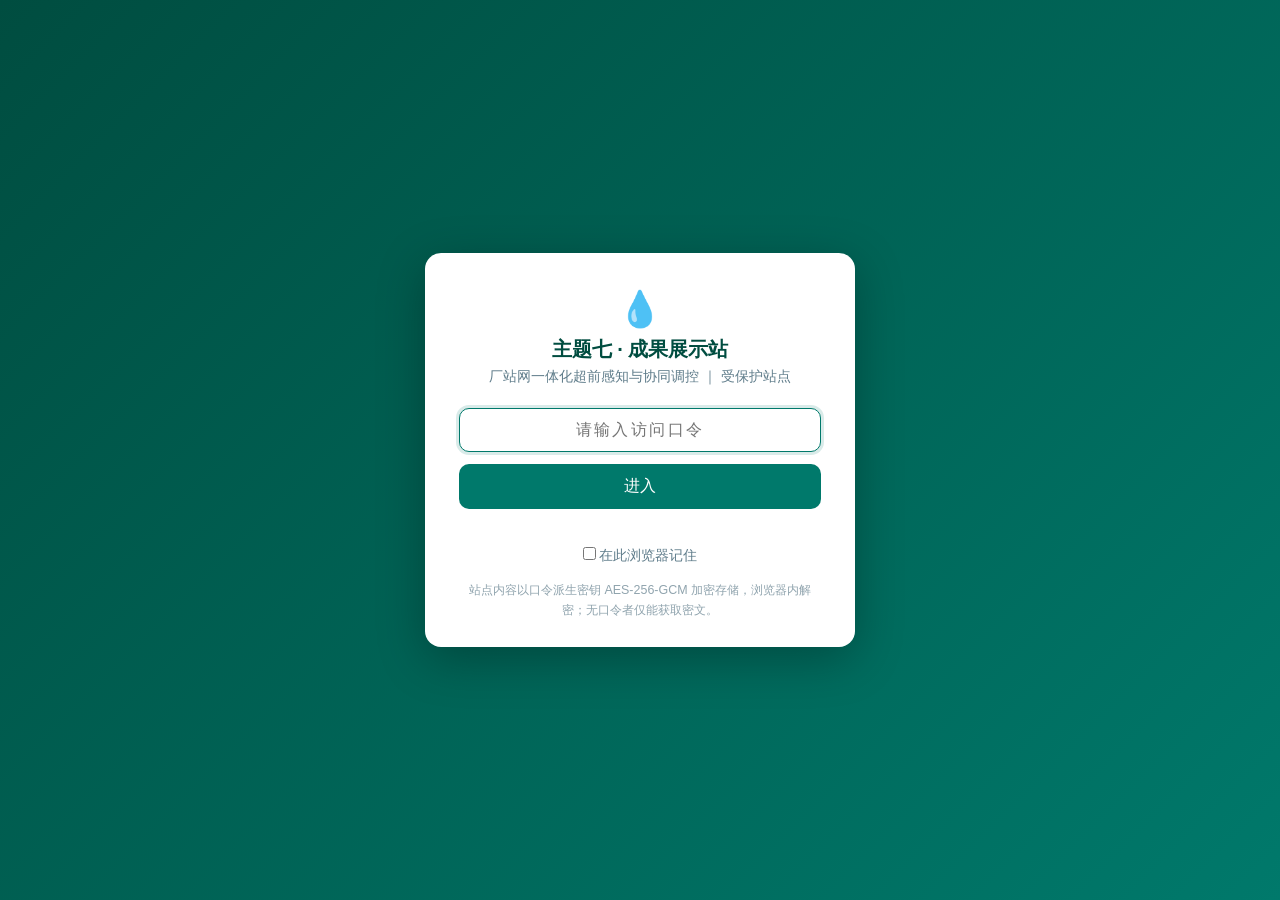
==== commit 0c7e5345: "site: 全站加密门控 + 离线单文件版 + PWA + 数据补全 - 全站 AES-256-GCM 密文分发：七个壳页门控解密 pages/*.enc；图表与下载物在浏览器内解密（assets/f" ====
--- a/index.html
+++ b/index.html
@@ -3,186 +3,49 @@
 <head>
 <meta charset="UTF-8">
 <meta name="viewport" content="width=device-width, initial-scale=1.0">
-<title>厂站网一体化超前感知与协同调控 · 主题七成果展示站</title>
-<meta name="description" content="第八届全国大学生市政环境 AI+ 创新实践能力大赛 · 产业赛道 · 主题七：基于厂站网一体化的污水厂进厂水量水质超前感知与协同调控模型 — 底层逻辑 / 结果全景 / 复习问答 / 网页演示 / 材料复现">
-<link rel="icon" href="assets/favicon.svg" type="image/svg+xml">
+<meta name="robots" content="noindex, nofollow">
+<title>厂站网一体化超前感知与协同调控 · 主题七</title>
 <link rel="icon" href="assets/favicon.svg">
-<link rel="stylesheet" href="assets/site.css">
+<link rel="manifest" href="manifest.webmanifest">
+<meta name="theme-color" content="#00796b">
+<link rel="apple-touch-icon" href="assets/icon-192.png">
+<style>
+:root{--teal:#00796b;--teal-d:#004d40;--ink:#263238;--muted:#607d8b}
+*{box-sizing:border-box;margin:0;padding:0}
+body{font-family:"PingFang SC","Microsoft YaHei","Noto Sans CJK SC",sans-serif;min-height:100vh;display:flex;
+ align-items:center;justify-content:center;background:linear-gradient(135deg,#004d40,#00796b);color:var(--ink);padding:20px}
+.gate{width:100%;max-width:430px}
+.gate-card{background:#fff;border-radius:16px;box-shadow:0 12px 48px rgba(0,0,0,.28);padding:38px 34px 26px;text-align:center}
+.gate-drop{font-size:2.2rem;line-height:1}
+.gate-card h1{font-size:1.25rem;color:var(--teal-d);margin:10px 0 4px}
+.gate-sub{color:var(--muted);font-size:.88rem;margin-bottom:22px}
+#gate-input{width:100%;padding:12px 14px;border:1.5px solid #cfd8dc;border-radius:10px;font-size:1rem;
+ text-align:center;letter-spacing:.15em;outline:none}
+#gate-input:focus{border-color:var(--teal);box-shadow:0 0 0 3px rgba(0,121,107,.15)}
+#gate-btn{width:100%;margin-top:12px;padding:12px;border:0;border-radius:10px;background:var(--teal);
+ color:#fff;font-size:1rem;cursor:pointer;transition:background .15s}
+#gate-btn:hover{background:var(--teal-d)}
+#gate-btn:disabled{opacity:.7;cursor:default}
+.gate-err{color:#e53935;font-size:.85rem;min-height:1.3em;margin-top:10px}
+.gate-remember{display:block;color:var(--muted);font-size:.85rem;margin-top:10px}
+.gate-note{color:#90a4ae;font-size:.78rem;margin-top:16px;line-height:1.6}
+@keyframes shake{0%,100%{transform:translateX(0)}20%,60%{transform:translateX(-8px)}40%,80%{transform:translateX(8px)}}
+.shake{animation:shake .45s}
+</style>
 </head>
 <body>
-
-<header class="hero">
-  <h1>基于厂站网一体化的污水厂进厂水量水质超前感知与协同调控模型</h1>
-  <p class="sub">第八届全国大学生市政环境 AI+ 创新实践能力大赛 · 产业赛道 · 主题七<br>
-  「感知 — 预测 — 预警 — 预控」全链路闭环 · 成果展示 × 复习索引 × 材料下载</p>
-  <div class="badges">
-    <span class="badge">Köln 真实数据 +1h NSE 0.943</span>
-    <span class="badge">泰和场景 +2h NSE 0.972（模拟）</span>
-    <span class="badge">SWMM 在环削峰 28%~89%</span>
-    <span class="badge">183 项谱系 SHA-256 可核验</span>
-    <span class="badge">22 项单元测试 + CI</span>
+<div id="gate" class="gate">
+  <div class="gate-card">
+    <div class="gate-drop">💧</div>
+    <h1>主题七 · 成果展示站</h1>
+    <p class="gate-sub">厂站网一体化超前感知与协同调控 ｜ 受保护站点</p>
+    <input id="gate-input" type="password" placeholder="请输入访问口令" autocomplete="off">
+    <button id="gate-btn">进入</button>
+    <p id="gate-err" class="gate-err"></p>
+    <label class="gate-remember"><input type="checkbox" id="gate-remember"> 在此浏览器记住</label>
+    <p class="gate-note">站点内容以口令派生密钥 AES-256-GCM 加密存储，浏览器内解密；无口令者仅能获取密文。</p>
   </div>
-</header>
-
-<nav class="site"><div class="wrap">
-  <a class="home" href="index.html">首页</a>
-  <a href="logic.html">底层逻辑</a>
-  <a href="results.html">结果全景</a>
-  <a href="qa.html">复习问答</a>
-  <a href="slides.html">网页演示</a>
-  <a href="materials.html">材料与复现</a>
-</div></nav>
-
-<main>
-
-<section id="tldr">
-  <h2>30 秒看懂这个项目</h2>
-
-  <div class="delayviz">
-    <svg viewBox="0 0 920 205" role="img" aria-label="输送延迟示意图">
-      <!-- 延迟标注 -->
-      <line x1="70" y1="52" x2="750" y2="52" stroke="#00796b" stroke-width="1.6" stroke-dasharray="5 4"/>
-      <line x1="70" y1="46" x2="70" y2="58" stroke="#00796b" stroke-width="2"/>
-      <line x1="750" y1="46" x2="750" y2="58" stroke="#00796b" stroke-width="2"/>
-      <text x="410" y="42" text-anchor="middle" font-size="15" fill="#004d40" font-weight="700">输送延迟 τ = L / v ≈ 0.3 ~ 3.6 小时（v = 0.8 m/s）</text>
-
-      <!-- 干线管道 -->
-      <line x1="70" y1="120" x2="700" y2="120" stroke="#b0bec5" stroke-width="10" stroke-linecap="round"/>
-      <line x1="70" y1="120" x2="700" y2="120" stroke="#00796b" stroke-width="10" stroke-linecap="round" opacity=".28"/>
-      <line class="pipeflow" x1="70" y1="120" x2="700" y2="120" stroke="#009688" stroke-width="4" stroke-linecap="round"/>
-
-      <!-- 上游节点 -->
-      <g font-size="12.5" fill="#37474f" text-anchor="middle">
-        <circle cx="110" cy="120" r="9" fill="#fff" stroke="#00796b" stroke-width="2.5"/>
-        <text x="110" y="152">T12 · 10.5 km</text>
-        <circle cx="265" cy="120" r="9" fill="#fff" stroke="#00796b" stroke-width="2.5"/>
-        <text x="265" y="152">T09 · 7.7 km</text>
-        <circle cx="420" cy="120" r="9" fill="#fff" stroke="#00796b" stroke-width="2.5"/>
-        <text x="420" y="152">T06 · 4.9 km</text>
-        <circle cx="560" cy="120" r="9" fill="#fff" stroke="#00796b" stroke-width="2.5"/>
-        <text x="560" y="152">T03 · 2.1 km</text>
-        <circle cx="665" cy="120" r="11" fill="#fff3e0" stroke="#ff8f00" stroke-width="3"/>
-        <text x="665" y="152" fill="#b26a00">PS01 泵站</text>
-      </g>
-      <text x="365" y="100" text-anchor="middle" font-size="13" fill="#607d8b">上游节点：液位 / 流量 / 泵站状态（此刻可观测）</text>
-
-      <!-- 厂前 -->
-      <g>
-        <rect x="742" y="82" width="132" height="76" rx="10" fill="#e0f2f1" stroke="#00796b" stroke-width="2"/>
-        <rect x="758" y="100" width="22" height="40" fill="#00796b" opacity=".75"/>
-        <rect x="792" y="100" width="22" height="40" fill="#00796b" opacity=".45"/>
-        <rect x="826" y="100" width="22" height="40" fill="#00796b" opacity=".25"/>
-        <text x="808" y="176" text-anchor="middle" font-size="13" fill="#004d40" font-weight="700">厂前进水（1~3h 后）</text>
-      </g>
-
-      <!-- 流动的点（示意各汇水区水体先后到达） -->
-      <circle class="dot d1" cx="0" cy="0" r="5.5" fill="#ffb300">
-        <animateMotion dur="5s" repeatCount="indefinite" begin="0s" path="M70,120 L742,120"/></circle>
-      <circle class="dot d2" cx="0" cy="0" r="5.5" fill="#ffb300">
-        <animateMotion dur="5s" repeatCount="indefinite" begin="1.1s" path="M70,120 L742,120"/></circle>
-      <circle class="dot d3" cx="0" cy="0" r="5.5" fill="#ffb300">
-        <animateMotion dur="5s" repeatCount="indefinite" begin="2.2s" path="M70,120 L742,120"/></circle>
-      <circle class="dot d4" cx="0" cy="0" r="5.5" fill="#ffb300">
-        <animateMotion dur="5s" repeatCount="indefinite" begin="3.3s" path="M70,120 L742,120"/></circle>
-      <circle class="dot d5" cx="0" cy="0" r="5.5" fill="#ffb300">
-        <animateMotion dur="5s" repeatCount="indefinite" begin="4.2s" path="M70,120 L742,120"/></circle>
-    </svg>
-    <p class="center small muted" style="padding-bottom:10px">
-      核心物理洞察：<b>污水从上游流到厂前要走 0.3~3.6 小时</b>——上游管网此刻的液位、流量与泵站状态，就是厂前几小时后进水的"预告片"。</p>
-  </div>
-
-  <div class="grid g3 mt14">
-    <div class="metric"><div class="v">感知 → 预测 → 预警 → 预控</div><div class="k">全链路闭环：多源融合 → 1~3h 超前预测 → 四级预警 → 泵站协同调控建议</div></div>
-    <div class="metric"><div class="v">26 座泵站 · 40.5 m³/s</div><div class="k">泰和系统官方骨架（Date1）：苏州河沿线，彭越浦总站汇流</div></div>
-    <div class="metric"><div class="v">真实 + 模拟双轨</div><div class="k">方法有效性用 Köln 真实厂网数据背书；泰和场景为官方骨架+上海实测降雨驱动的模拟（明确标注）</div></div>
-  </div>
-</section>
-
-<section id="numbers">
-  <h2>核心数字（全部可在仓库溯源）</h2>
-  <div class="grid g3">
-    <div class="metric"><div class="v">0.943 / 0.807 / 0.676</div><div class="k">Köln 真实厂网数据 +1h/+2h/+3h 进水预测 NSE（当前值基线 0.839 / 0.623 / 0.423）</div></div>
-    <div class="metric"><div class="v">0.983 / 0.972 / 0.956</div><div class="k">泰和模拟场景 +1h/+2h/+3h NSE，MAPE ≤ 2.5%（模拟口径，不代表实厂）</div></div>
-    <div class="metric amber"><div class="v">0.773</div><div class="k">全部液位计离线时的容错预测 NSE（常规补齐 0.708；严格模式可服务率为 0）</div></div>
-    <div class="metric"><div class="v">−28% / −89%</div><div class="k">SWMM 在环调度削峰：稳健版（冒溢不增）/ 激进版（冒溢 +6.2%）</div></div>
-    <div class="metric"><div class="v">183 <small>项</small></div><div class="k">谱系清单 SHA-256 逐项可核验；22 项单元测试 + CI 每次 push 自动运行</div></div>
-    <div class="metric warn"><div class="v">71.5%</div><div class="k">P10–P90 区间实测覆盖率（名义 80%）——未校准，如实标注，不作保守上界</div></div>
-  </div>
-  <div class="note teal mt14">数字出处：<code>reports/forecast_metrics.json</code>、<code>reports/robustness.json</code>、<code>reports/swmm_control.json</code>、<code>reports/lineage.json</code>；汇总页见 <a href="results.html">结果全景</a> 与 <a href="downloads/实验结果.md">实验结果.md</a>。</div>
-</section>
-
-<section id="map">
-  <h2>站点地图（怎么用这个站）</h2>
-  <div class="grid g3">
-    <a class="card" href="logic.html" style="text-decoration:none">
-      <h3 style="margin-top:0">🧭 底层逻辑</h3>
-      <p class="small muted">从物理洞察到数据破局、七步技术链路、三条边界——把"为什么这么做"讲透。复习主线，建议先读这一页。</p>
-      <span class="pill">赛道本质</span><span class="pill">设计决策</span><span class="pill">追问要点</span>
-    </a>
-    <a class="card" href="results.html" style="text-decoration:none">
-      <h3 style="margin-top:0">📈 结果全景</h3>
-      <p class="small muted">24 张图表 + 全部实验数字：Köln / 泰和 / 水质口径 / 压力测试 / 迁移 / SHAP / 容错 / SWMM / 预警。</p>
-      <span class="pill">24 图</span><span class="pill">指标表</span><span class="pill">边界注释</span>
-    </a>
-    <a class="card" href="qa.html" style="text-decoration:none">
-      <h3 style="margin-top:0">❓ 复习问答</h3>
-      <p class="small muted">36 问实战答法（数据/方法/应用/局限/行业五类）+ 23 问证据版，答辩与自测两用。</p>
-      <span class="pill">36 问</span><span class="pill">一句话答</span><span class="pill">证据出处</span>
-    </a>
-    <a class="card" href="slides.html" style="text-decoration:none">
-      <h3 style="margin-top:0">🎞 网页演示</h3>
-      <p class="small muted">网页版演示稿（← → 翻页）：18 页讲完整个项目，对应 8 分钟陈述结构。</p>
-      <span class="pill">键盘翻页</span><span class="pill">全屏演示</span>
-    </a>
-    <a class="card" href="materials.html" style="text-decoration:none">
-      <h3 style="margin-top:0">📦 材料与复现</h3>
-      <p class="small muted">下载中心（技术报告 / PPT / 源码包 / 问答 / 手册）+ 一键复现命令 + 谱系核验 + 演示与视频。</p>
-      <span class="pill">下载</span><span class="pill">复现</span><span class="pill">视频</span>
-    </a>
-    <a class="card" href="https://github.com/dao-genesis/meec8-topic7-showcase" style="text-decoration:none">
-      <h3 style="margin-top:0">🐙 站点源码</h3>
-      <p class="small muted">本站为静态站点，源码在 GitHub；项目主仓库（私有）：meec8-topic7。</p>
-      <span class="pill">GitHub</span><span class="pill">静态站</span>
-    </a>
-  </div>
-</section>
-
-<section id="gallery">
-  <h2>成果速览</h2>
-  <div class="grid g2">
-    <figure><img src="assets/figures/fig03_管网拓扑骨架.png" alt="管网拓扑骨架" loading="lazy">
-      <figcaption>厂站网一体化概化拓扑：43 节点 / 42 管段 / 6 泵站汇流级联 → 厂前节点（基于 Date1 官方骨架）</figcaption></figure>
-    <figure><img src="assets/figures/fig05_Koeln超前预测.png" alt="Köln 超前预测" loading="lazy">
-      <figcaption>真实数据背书：Köln 厂-网-雨数据 +1h 进水预测（NSE 0.943）</figcaption></figure>
-    <figure><img src="assets/figures/fig14_SWMM调度对比.png" alt="SWMM 调度对比" loading="lazy">
-      <figcaption>SWMM 在环调度：预见性滚动调度将厂前入流压回安全阈值附近（P=50a 设计暴雨）</figcaption></figure>
-    <figure><img src="assets/figures/fig23_SHAP全局解释.png" alt="SHAP 全局解释" loading="lazy">
-      <figcaption>SHAP 可解释性：Köln 模型依据历史进水 37% / 管网液位 34% / 降雨 15%</figcaption></figure>
-  </div>
-  <p class="center small muted mt8">全部 24 张图见 <a href="results.html">结果全景</a>；图片可点击放大。</p>
-</section>
-
-<section id="honesty">
-  <h2>诚实性与合规声明</h2>
-  <div class="note">
-    <ol>
-      <li>泰和厂-网时序为「官方静态骨架 + 上海实测降雨驱动」的<b>物理概化模拟</b>，非泰和实测；所有泰和数字不代表实厂性能；</li>
-      <li>方法有效性以 Köln-Weiden 等国际<b>真实</b>厂-网-雨公开数据集背书；真实跨厂迁移实验（Köln ↔ 丹麦 DHI）表明：零标签迁移有效但不及本地训练，换厂须先本地评估/重训；</li>
-      <li>P10–P90 区间<b>未经校准</b>（覆盖率 67%~74%，低于名义 80%），不可作为保守上界，上线前需单独校准；</li>
-      <li>SWMM 模型为概化参数（未经泰和实测率定），调度结论价值在于<b>策略间相对比较</b>；预警/效益数值为模拟场景推算，橙/红等级没有真实正例；</li>
-      <li>异常分类（模拟冲击事件）F1=1.0 仅证明链路可行性，不代表实厂性能；</li>
-      <li>全部数据来源与许可登记于 <a href="downloads/数据目录_DATA_CATALOG.md">DATA_CATALOG.md</a>；交付文件哈希见 <a href="materials.html#lineage">谱系清单</a>。</li>
-    </ol>
-  </div>
-</section>
-
-</main>
-
-<footer>
-  第八届全国大学生市政环境 AI+ 创新实践能力大赛 · 产业赛道 · 主题七
-  <div class="row"><a href="https://github.com/dao-genesis/meec8-topic7-showcase">网站源码</a> ｜ <a href="materials.html">材料下载</a> ｜ 居其实而不居其华</div>
-</footer>
-
-<script src="assets/site.js"></script>
+</div>
+<script src="assets/gate.js"></script>
 </body>
 </html>
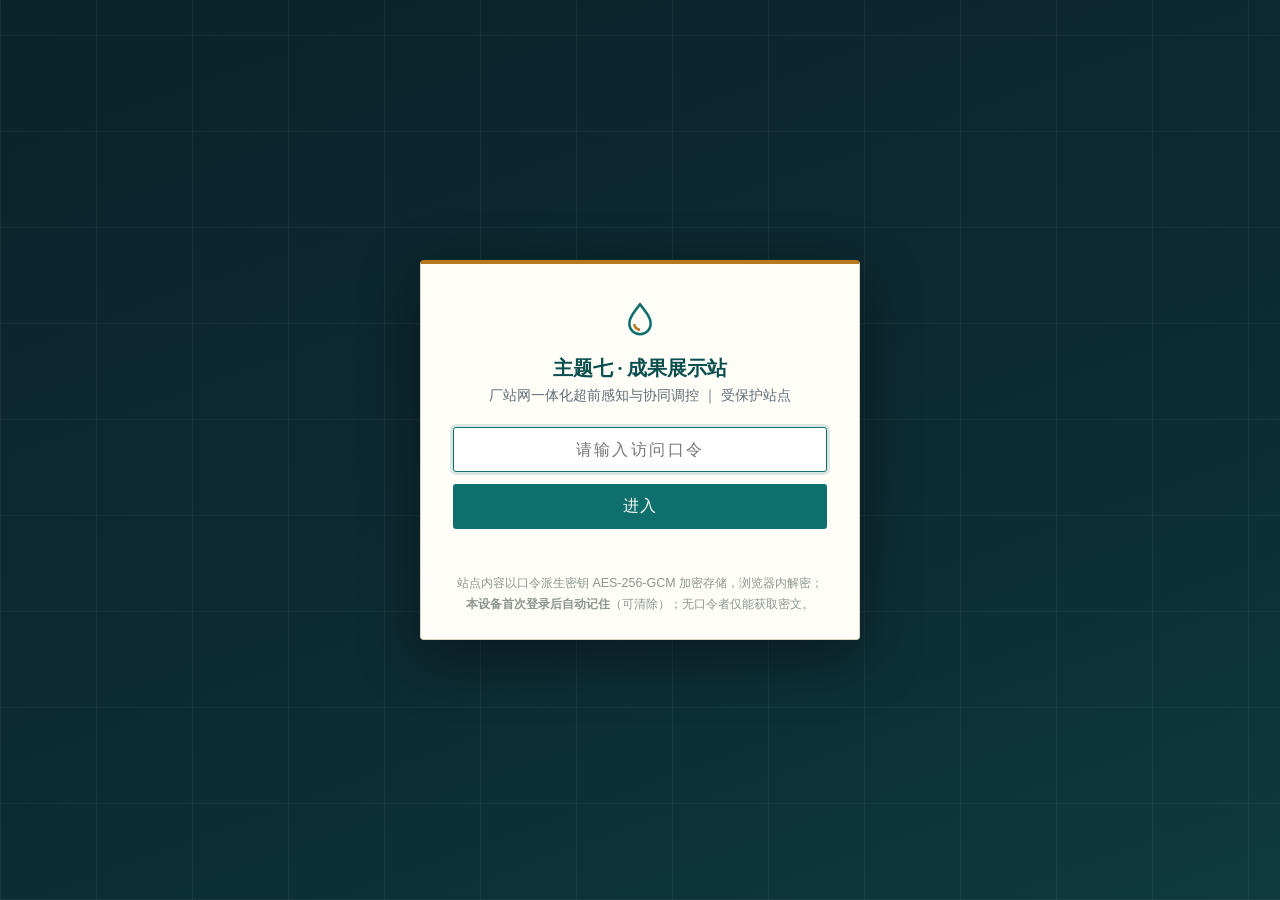
==== commit f5c33cca: "site: v3 全面重设计（去 AI 味）+ 原版 PPTX 直显 + 地图式厂网一张图 + 设备级登录记忆 - 视觉系统 v3「水务工程档案 / 蓝图」：墨青 + 纸白 + 琥珀 · 衬线标题 +" ====
--- a/index.html
+++ b/index.html
@@ -10,25 +10,33 @@
 <meta name="theme-color" content="#00796b">
 <link rel="apple-touch-icon" href="assets/icon-192.png">
 <style>
-:root{--teal:#00796b;--teal-d:#004d40;--ink:#263238;--muted:#607d8b}
+:root{--ink:#0d2b33;--teal:#0f6f6c;--teal-d:#0a4f4d;--amber:#b7791f;--paper:#f5f2ea;--muted:#5f6f74}
 *{box-sizing:border-box;margin:0;padding:0}
 body{font-family:"PingFang SC","Microsoft YaHei","Noto Sans CJK SC",sans-serif;min-height:100vh;display:flex;
- align-items:center;justify-content:center;background:linear-gradient(135deg,#004d40,#00796b);color:var(--ink);padding:20px}
-.gate{width:100%;max-width:430px}
-.gate-card{background:#fff;border-radius:16px;box-shadow:0 12px 48px rgba(0,0,0,.28);padding:38px 34px 26px;text-align:center}
-.gate-drop{font-size:2.2rem;line-height:1}
-.gate-card h1{font-size:1.25rem;color:var(--teal-d);margin:10px 0 4px}
+ align-items:center;justify-content:center;color:var(--ink);padding:20px;
+ background:
+   repeating-linear-gradient(90deg, rgba(255,255,255,.05) 0 1px, transparent 1px 96px),
+   repeating-linear-gradient(0deg, rgba(255,255,255,.05) 0 1px, transparent 1px 96px),
+   linear-gradient(160deg,#0a232b,#0d2b33 60%,#0e3a40)}
+.gate{width:100%;max-width:440px}
+.gate-card{background:#fffdf8;border:1px solid #d9d2c2;border-top:4px solid var(--amber);border-radius:4px;
+ box-shadow:0 18px 60px rgba(0,0,0,.4);padding:36px 32px 24px;text-align:center}
+.gate-drop{line-height:1}
+.gate-drop svg{display:inline-block}
+.gate-card h1{font-family:"Noto Serif SC","Source Han Serif SC","Songti SC",STSong,serif;font-size:1.24rem;
+ color:var(--teal-d);margin:12px 0 4px}
 .gate-sub{color:var(--muted);font-size:.88rem;margin-bottom:22px}
-#gate-input{width:100%;padding:12px 14px;border:1.5px solid #cfd8dc;border-radius:10px;font-size:1rem;
- text-align:center;letter-spacing:.15em;outline:none}
-#gate-input:focus{border-color:var(--teal);box-shadow:0 0 0 3px rgba(0,121,107,.15)}
-#gate-btn{width:100%;margin-top:12px;padding:12px;border:0;border-radius:10px;background:var(--teal);
- color:#fff;font-size:1rem;cursor:pointer;transition:background .15s}
+#gate-input{width:100%;padding:12px 14px;border:1px solid #b9ae97;border-radius:3px;font-size:1rem;
+ text-align:center;letter-spacing:.15em;outline:none;background:#fff;font-family:ui-monospace,Consolas,monospace}
+#gate-input:focus{border-color:var(--teal);box-shadow:0 0 0 3px rgba(15,111,108,.15)}
+#gate-btn{width:100%;margin-top:12px;padding:12px;border:0;border-radius:3px;background:var(--teal);
+ color:#fff;font-size:1rem;cursor:pointer;transition:background .15s;font-family:inherit;letter-spacing:.08em}
 #gate-btn:hover{background:var(--teal-d)}
 #gate-btn:disabled{opacity:.7;cursor:default}
-.gate-err{color:#e53935;font-size:.85rem;min-height:1.3em;margin-top:10px}
-.gate-remember{display:block;color:var(--muted);font-size:.85rem;margin-top:10px}
-.gate-note{color:#90a4ae;font-size:.78rem;margin-top:16px;line-height:1.6}
+.gate-err{color:#a63a2e;font-size:.85rem;min-height:1.3em;margin-top:10px}
+.gate-remember{display:block;color:var(--muted);font-size:.84rem;margin-top:10px}
+.gate-remember a{color:var(--teal-d)}
+.gate-note{color:#8b968f;font-size:.78rem;margin-top:16px;line-height:1.7}
 @keyframes shake{0%,100%{transform:translateX(0)}20%,60%{transform:translateX(-8px)}40%,80%{transform:translateX(8px)}}
 .shake{animation:shake .45s}
 </style>
@@ -36,14 +44,14 @@
 <body>
 <div id="gate" class="gate">
   <div class="gate-card">
-    <div class="gate-drop">💧</div>
+    <div class="gate-drop"><svg width="40" height="40" viewBox="0 0 24 24" fill="none" stroke="#0f6f6c" stroke-width="1.5"><path d="M12 2.6c3.4 4.3 6.4 8 6.4 11.6a6.4 6.4 0 1 1-12.8 0C5.6 10.6 8.6 6.9 12 2.6z"/><path d="M8.6 14.4a3.4 3.4 0 0 0 3.4 3.4" stroke="#b7791f"/></svg></div>
     <h1>主题七 · 成果展示站</h1>
     <p class="gate-sub">厂站网一体化超前感知与协同调控 ｜ 受保护站点</p>
     <input id="gate-input" type="password" placeholder="请输入访问口令" autocomplete="off">
     <button id="gate-btn">进入</button>
     <p id="gate-err" class="gate-err"></p>
-    <label class="gate-remember"><input type="checkbox" id="gate-remember"> 在此浏览器记住</label>
-    <p class="gate-note">站点内容以口令派生密钥 AES-256-GCM 加密存储，浏览器内解密；无口令者仅能获取密文。</p>
+    <p class="gate-remember" id="gate-forget" style="display:none">已在本设备记住口令 · <a href="#" id="gate-clear">清除</a></p>
+    <p class="gate-note">站点内容以口令派生密钥 AES-256-GCM 加密存储，浏览器内解密；<b>本设备首次登录后自动记住</b>（可清除）；无口令者仅能获取密文。</p>
   </div>
 </div>
 <script src="assets/gate.js"></script>
